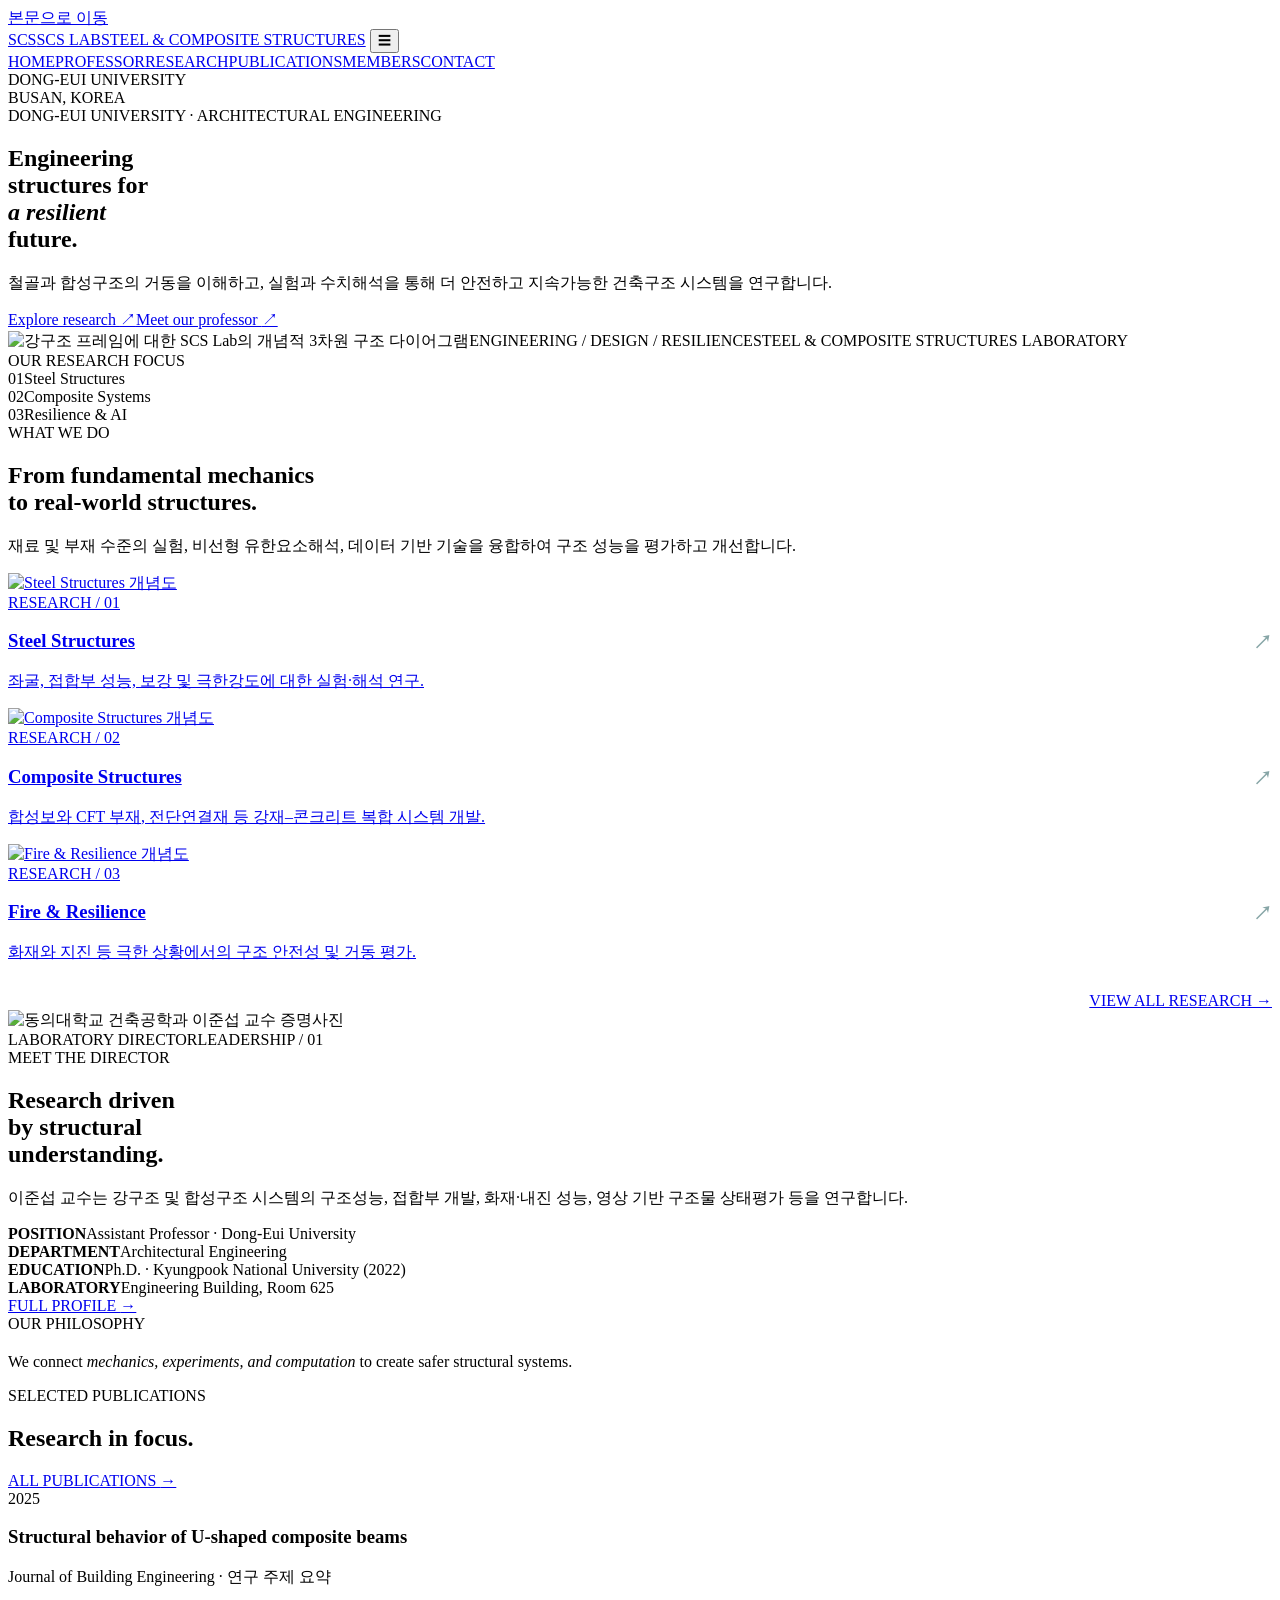
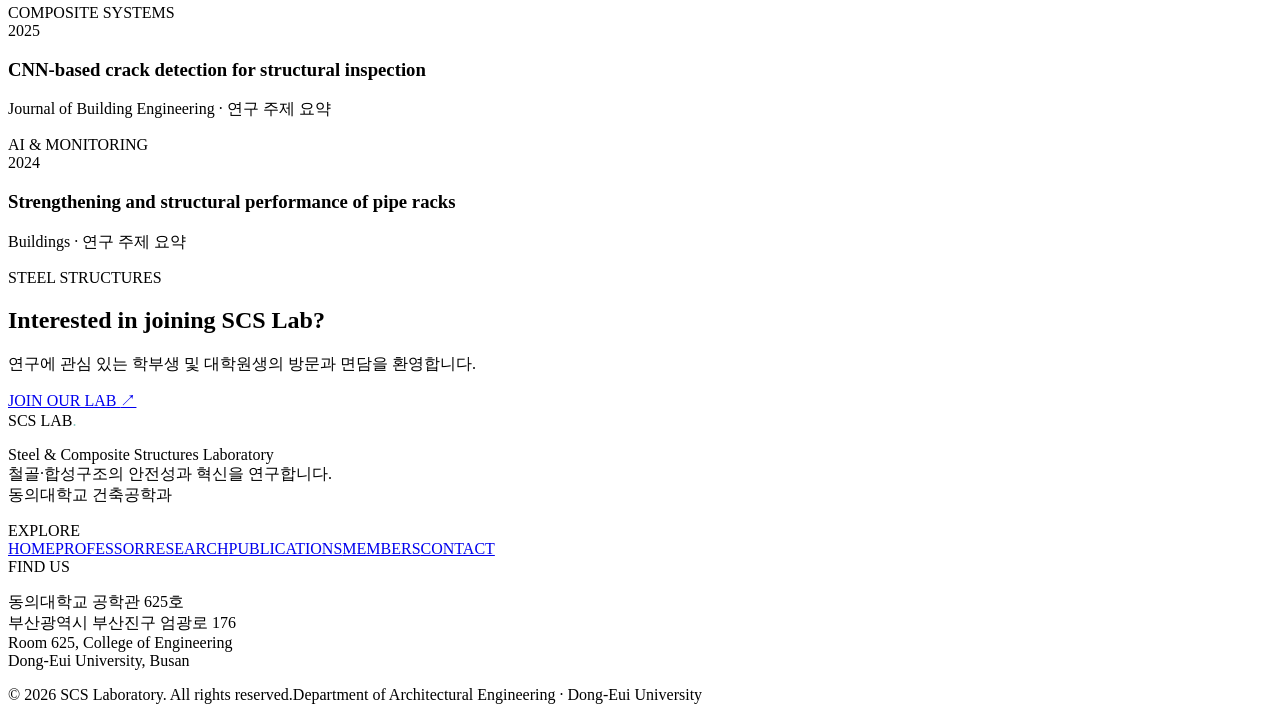
==== index.html @ 0b05e509 "Add SCS Lab index.html" ====
<!doctype html>
<html lang="ko"><head>
<meta charset="utf-8"/><meta name="viewport" content="width=device-width, initial-scale=1"/>
<title>Home | SCS Lab · Dong-Eui University</title>
<meta name="description" content="동의대학교 건축공학과 SCS Lab. Steel & Composite Structures Laboratory 연구실 홈페이지."/>
<meta name="theme-color" content="#0c2633"/>
<meta property="og:type" content="website"/><meta property="og:title" content="Home | SCS Lab"/><meta property="og:description" content="동의대학교 건축공학과 SCS Lab. Steel & Composite Structures Laboratory 연구실 홈페이지."/>
<link rel="icon" type="image/svg+xml" href="assets/favicon.svg"/><link rel="stylesheet" href="assets/styles.css"/>
</head><body>
<a class="skip-link" href="#main">본문으로 이동</a>
<header class="site-header"><div class="container nav-wrap">
 <a class="brand" href="index.html" aria-label="SCS Lab 메인 페이지"><span class="brand-icon">SCS</span><span class="brand-name">SCS LAB<span class="brand-detail">STEEL &amp; COMPOSITE STRUCTURES</span></span></a>
 <button class="menu-toggle" type="button" aria-label="메뉴 열기" aria-controls="main-nav" aria-expanded="false">☰</button>
 <nav class="main-nav" id="main-nav" aria-label="주 메뉴">
 <a href="index.html" class="active" aria-current="page">HOME</a><a href="professor.html" >PROFESSOR</a><a href="research.html" >RESEARCH</a><a href="publications.html" >PUBLICATIONS</a><a href="members.html" >MEMBERS</a><a href="contact.html" >CONTACT</a>
 </nav><span class="nav-meta">DONG-EUI UNIVERSITY<br/>BUSAN, KOREA</span>
</div></header>
<main id="main"><section class="hero"><div class="hero-grid">
<div class="hero-text"><div class="eyebrow">DONG-EUI UNIVERSITY · ARCHITECTURAL ENGINEERING</div><h1>Engineering<br/>structures for<br/><em>a resilient</em><br/>future.</h1><p class="hero-intro">철골과 합성구조의 거동을 이해하고, 실험과 수치해석을 통해 더 안전하고 지속가능한 건축구조 시스템을 연구합니다.</p>
<div class="hero-actions"><a class="button" href="research.html">Explore research <span class="arrow">↗</span></a><a class="button outline" href="professor.html">Meet our professor <span class="arrow">↗</span></a></div></div>
<div class="hero-art"><img src="assets/structural-frame.svg" alt="강구조 프레임에 대한 SCS Lab의 개념적 3차원 구조 다이어그램"/><span class="hero-annotation">ENGINEERING / DESIGN / RESILIENCE</span><span class="hero-vertical">STEEL &amp; COMPOSITE STRUCTURES LABORATORY</span></div>
</div></section>
<div class="hero-bottom"><div class="container"><div class="hero-bottom-label">OUR RESEARCH FOCUS</div><div class="hero-bottom-item"><span>01</span>Steel Structures</div><div class="hero-bottom-item"><span>02</span>Composite Systems</div><div class="hero-bottom-item"><span>03</span>Resilience &amp; AI</div></div></div>
<section class="section"><div class="container"><div class="section-kicker eyebrow">WHAT WE DO</div><div class="section-intro"><h2>From fundamental mechanics<br/>to real-world structures.</h2><p>재료 및 부재 수준의 실험, 비선형 유한요소해석, 데이터 기반 기술을 융합하여 구조 성능을 평가하고 개선합니다.</p></div><div class="research-grid">
<a class="research-card" href="research.html#steel"><img class="research-img" src="assets/steel-study.svg" alt="Steel Structures 개념도" loading="lazy"/><div class="research-body"><div class="research-no">RESEARCH / 01</div><h3>Steel Structures <span aria-hidden="true" style="float:right;color:#86a5a6">↗</span></h3><p>좌굴, 접합부 성능, 보강 및 극한강도에 대한 실험·해석 연구.</p></div></a><a class="research-card" href="research.html#composite"><img class="research-img" src="assets/composite-study.svg" alt="Composite Structures 개념도" loading="lazy"/><div class="research-body"><div class="research-no">RESEARCH / 02</div><h3>Composite Structures <span aria-hidden="true" style="float:right;color:#86a5a6">↗</span></h3><p>합성보와 CFT 부재, 전단연결재 등 강재–콘크리트 복합 시스템 개발.</p></div></a><a class="research-card" href="research.html#fire"><img class="research-img" src="assets/fire-study.svg" alt="Fire & Resilience 개념도" loading="lazy"/><div class="research-body"><div class="research-no">RESEARCH / 03</div><h3>Fire & Resilience <span aria-hidden="true" style="float:right;color:#86a5a6">↗</span></h3><p>화재와 지진 등 극한 상황에서의 구조 안전성 및 거동 평가.</p></div></a></div><p style="margin:29px 0 0;text-align:right"><a class="text-link" href="research.html">VIEW ALL RESEARCH <span>→</span></a></p></div></section>
<section class="section section-muted"><div class="container"><div class="feature-split"><div class="portrait-panel"><img src="assets/professor-lee.jpg" alt="동의대학교 건축공학과 이준섭 교수 증명사진" loading="lazy"/><div class="portrait-caption"><span>LABORATORY DIRECTOR</span><span>LEADERSHIP / 01</span></div></div><div class="professor-feature"><div class="section-kicker eyebrow">MEET THE DIRECTOR</div><h2>Research driven<br/>by structural<br/>understanding.</h2><p class="lead">이준섭 교수는 강구조 및 합성구조 시스템의 구조성능, 접합부 개발, 화재·내진 성능, 영상 기반 구조물 상태평가 등을 연구합니다.</p><div class="credential-list"><div class="credential"><strong>POSITION</strong><span>Assistant Professor · Dong-Eui University</span></div><div class="credential"><strong>DEPARTMENT</strong><span>Architectural Engineering</span></div><div class="credential"><strong>EDUCATION</strong><span>Ph.D. · Kyungpook National University (2022)</span></div><div class="credential"><strong>LABORATORY</strong><span>Engineering Building, Room 625</span></div></div><a href="professor.html" class="text-link">FULL PROFILE <span>→</span></a></div></div></div></section>
<div class="quote-band"><div class="container"><div class="eyebrow eyebrow-light" style="margin-bottom:20px">OUR PHILOSOPHY</div><p>We connect <em>mechanics, experiments, and computation</em> to create safer structural systems.</p></div></div>
<section class="section"><div class="container"><div class="section-kicker eyebrow">SELECTED PUBLICATIONS</div><div class="section-intro"><h2>Research in focus.</h2><a class="text-link" href="publications.html">ALL PUBLICATIONS <span>→</span></a></div><div class="journal-list"><div class="journal-row"><span class="journal-year">2025</span><div><h3>Structural behavior of U-shaped composite beams</h3><p>Journal of Building Engineering · 연구 주제 요약</p></div><span class="journal-type">COMPOSITE SYSTEMS</span></div><div class="journal-row"><span class="journal-year">2025</span><div><h3>CNN-based crack detection for structural inspection</h3><p>Journal of Building Engineering · 연구 주제 요약</p></div><span class="journal-type">AI &amp; MONITORING</span></div><div class="journal-row"><span class="journal-year">2024</span><div><h3>Strengthening and structural performance of pipe racks</h3><p>Buildings · 연구 주제 요약</p></div><span class="journal-type">STEEL STRUCTURES</span></div></div></div></section>
<section class="section" style="padding-top:0"><div class="container"><div class="contact-banner"><div><h2>Interested in joining SCS Lab?</h2><p>연구에 관심 있는 학부생 및 대학원생의 방문과 면담을 환영합니다.</p></div><a class="button" href="members.html">JOIN OUR LAB <span class="arrow">↗</span></a></div></div></section></main>
<footer class="site-footer"><div class="container">
 <div class="footer-top"><div><div class="footer-brand">SCS LAB<span style="color:#88c7c2">.</span></div><p class="footer-sub">Steel &amp; Composite Structures Laboratory<br/>철골·합성구조의 안전성과 혁신을 연구합니다.<br/>동의대학교 건축공학과</p></div>
 <div><div class="footer-head">EXPLORE</div><div class="footer-links"><a href="index.html">HOME</a><a href="professor.html">PROFESSOR</a><a href="research.html">RESEARCH</a><a href="publications.html">PUBLICATIONS</a><a href="members.html">MEMBERS</a><a href="contact.html">CONTACT</a></div></div>
 <div><div class="footer-head">FIND US</div><p class="footer-location">동의대학교 공학관 625호<br/>부산광역시 부산진구 엄광로 176<br/>Room 625, College of Engineering<br/>Dong-Eui University, Busan</p></div></div>
 <div class="footer-bottom"><span>© <span data-year>2026</span> SCS Laboratory. All rights reserved.</span><span>Department of Architectural Engineering · Dong-Eui University</span></div>
</div></footer><script defer src="assets/script.js"></script></body></html>
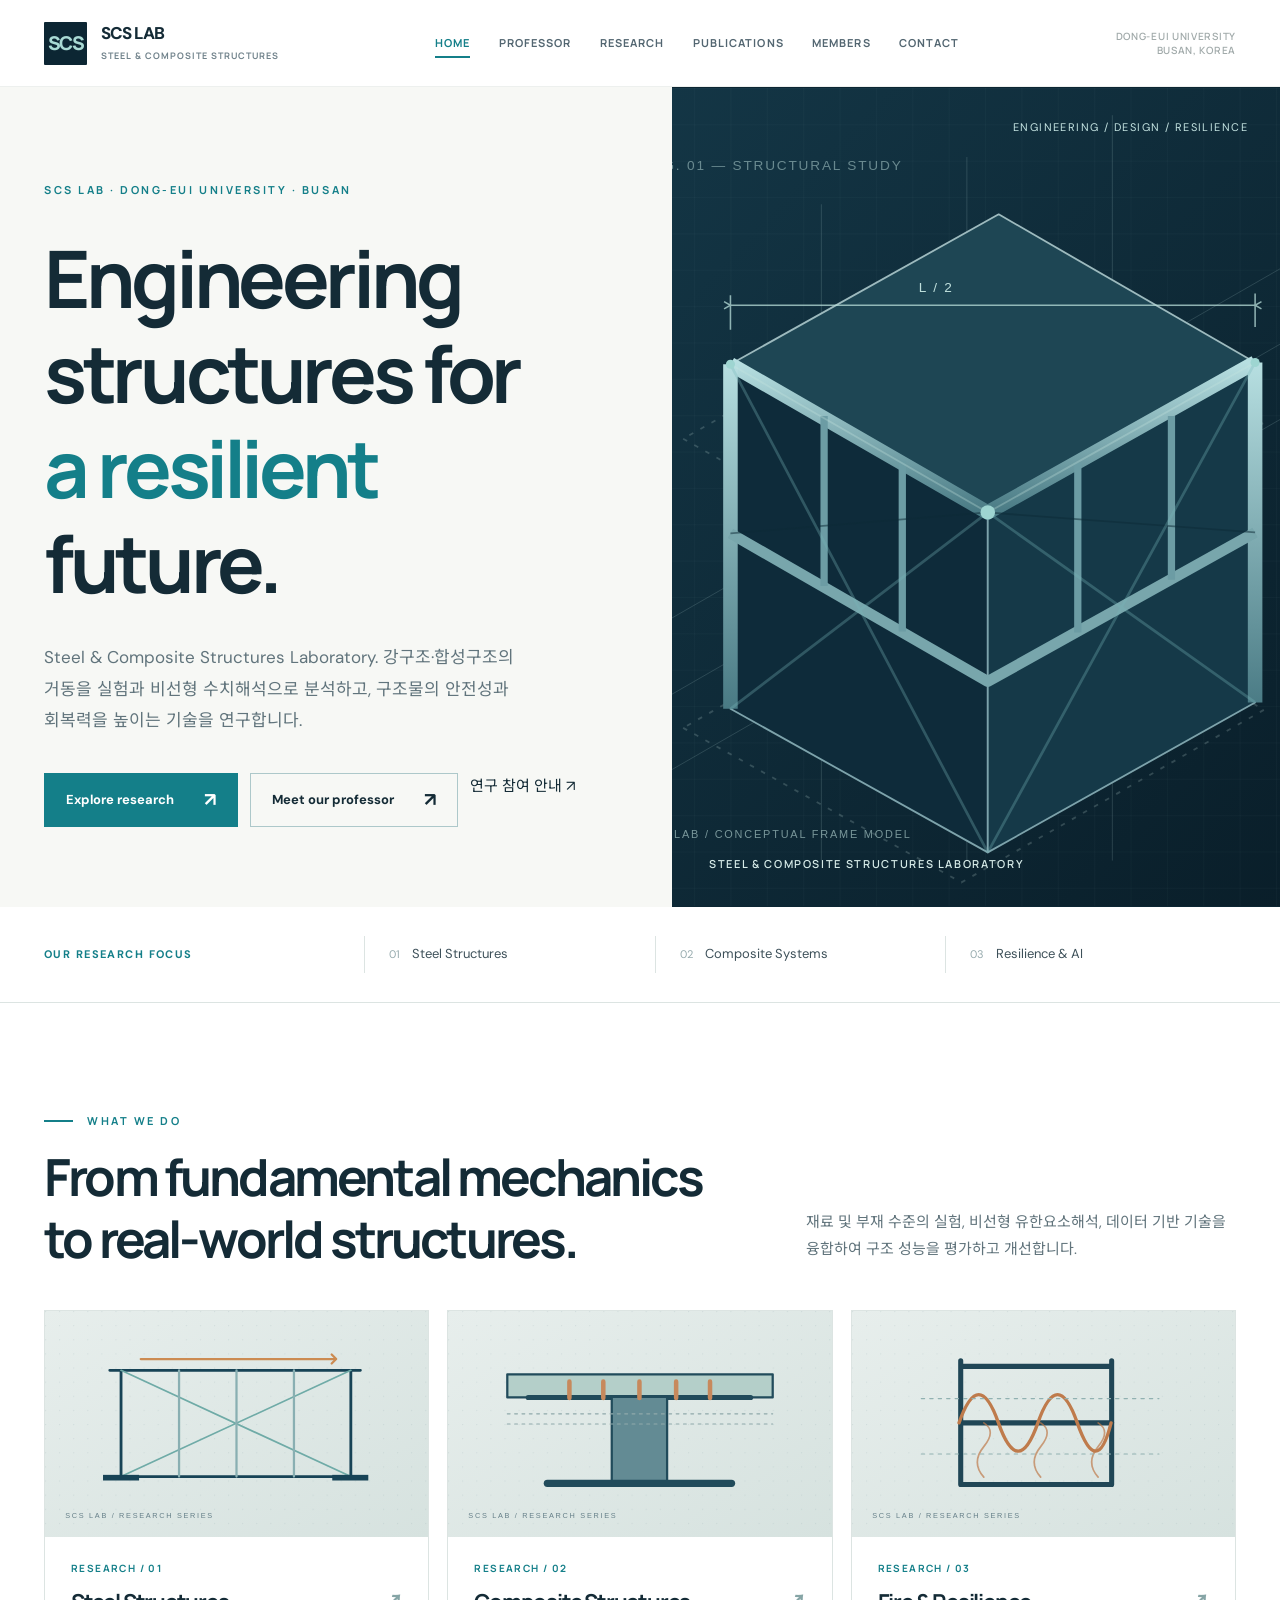
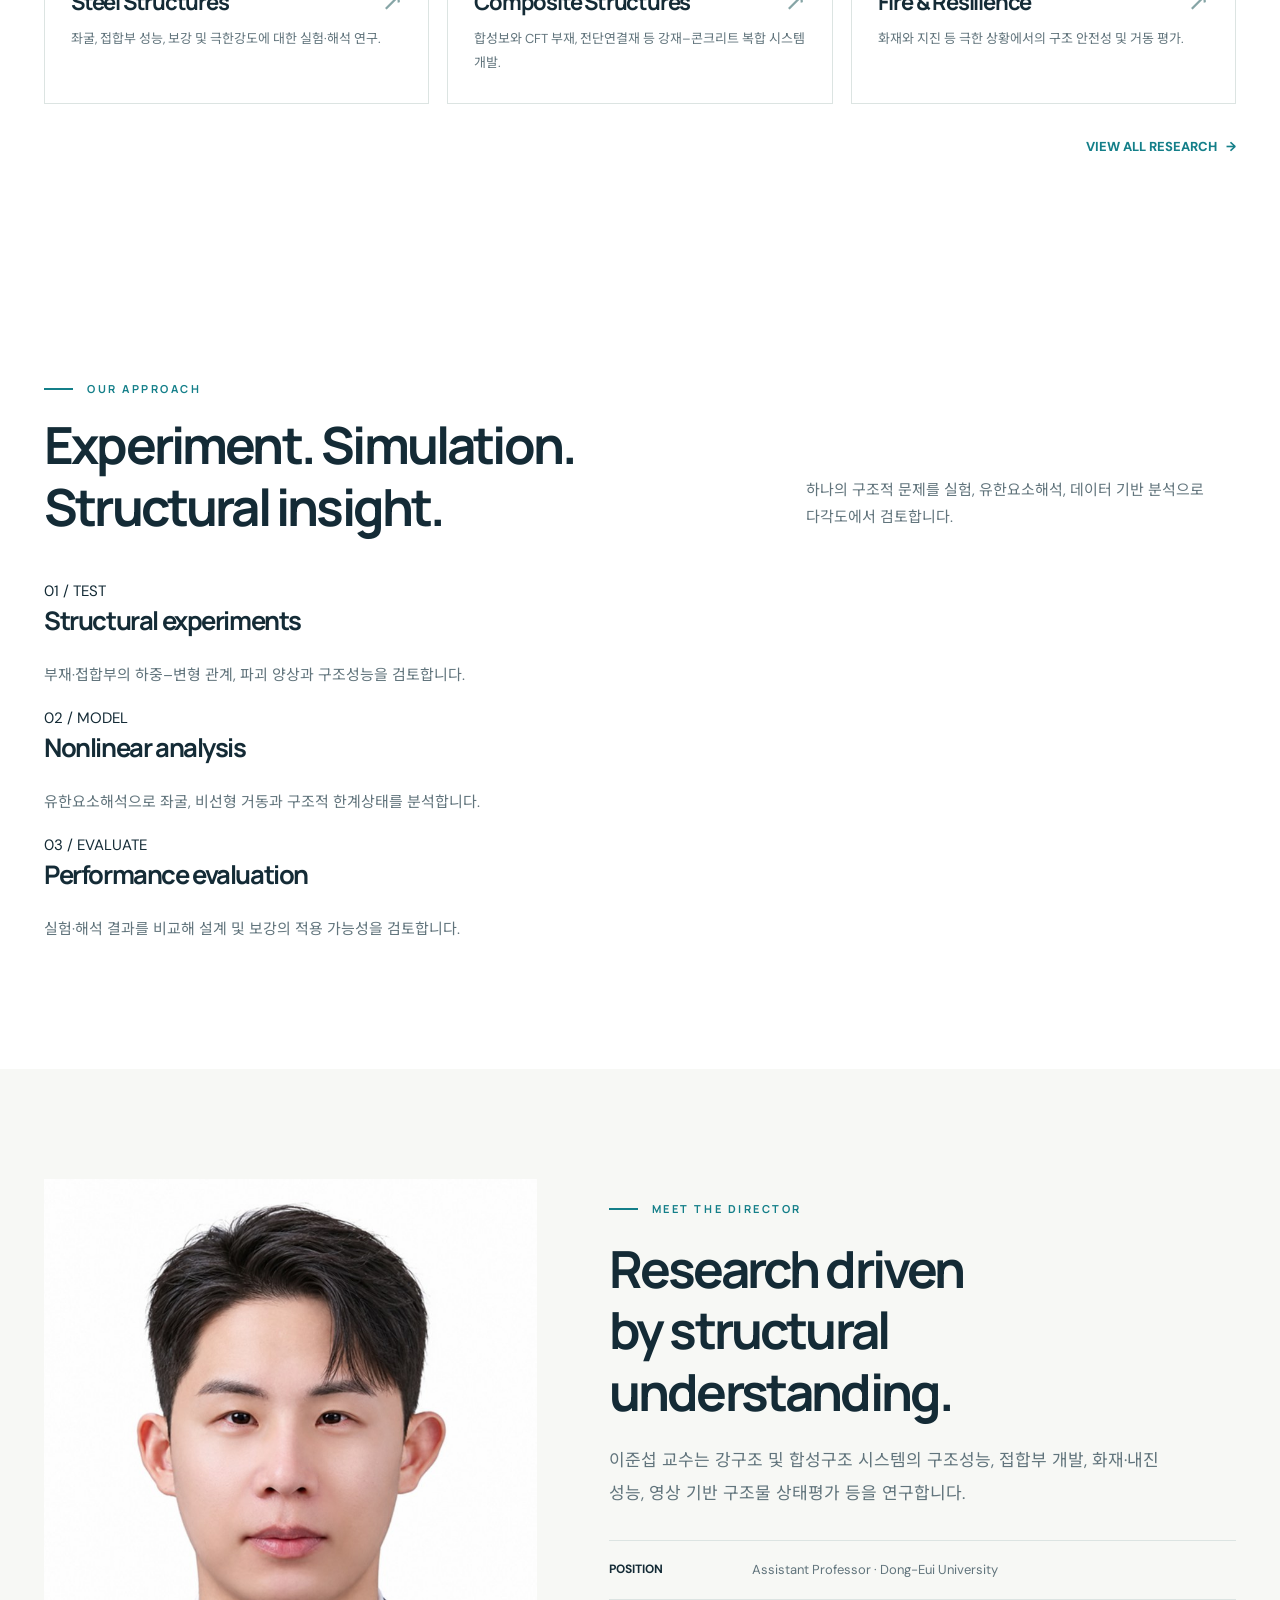
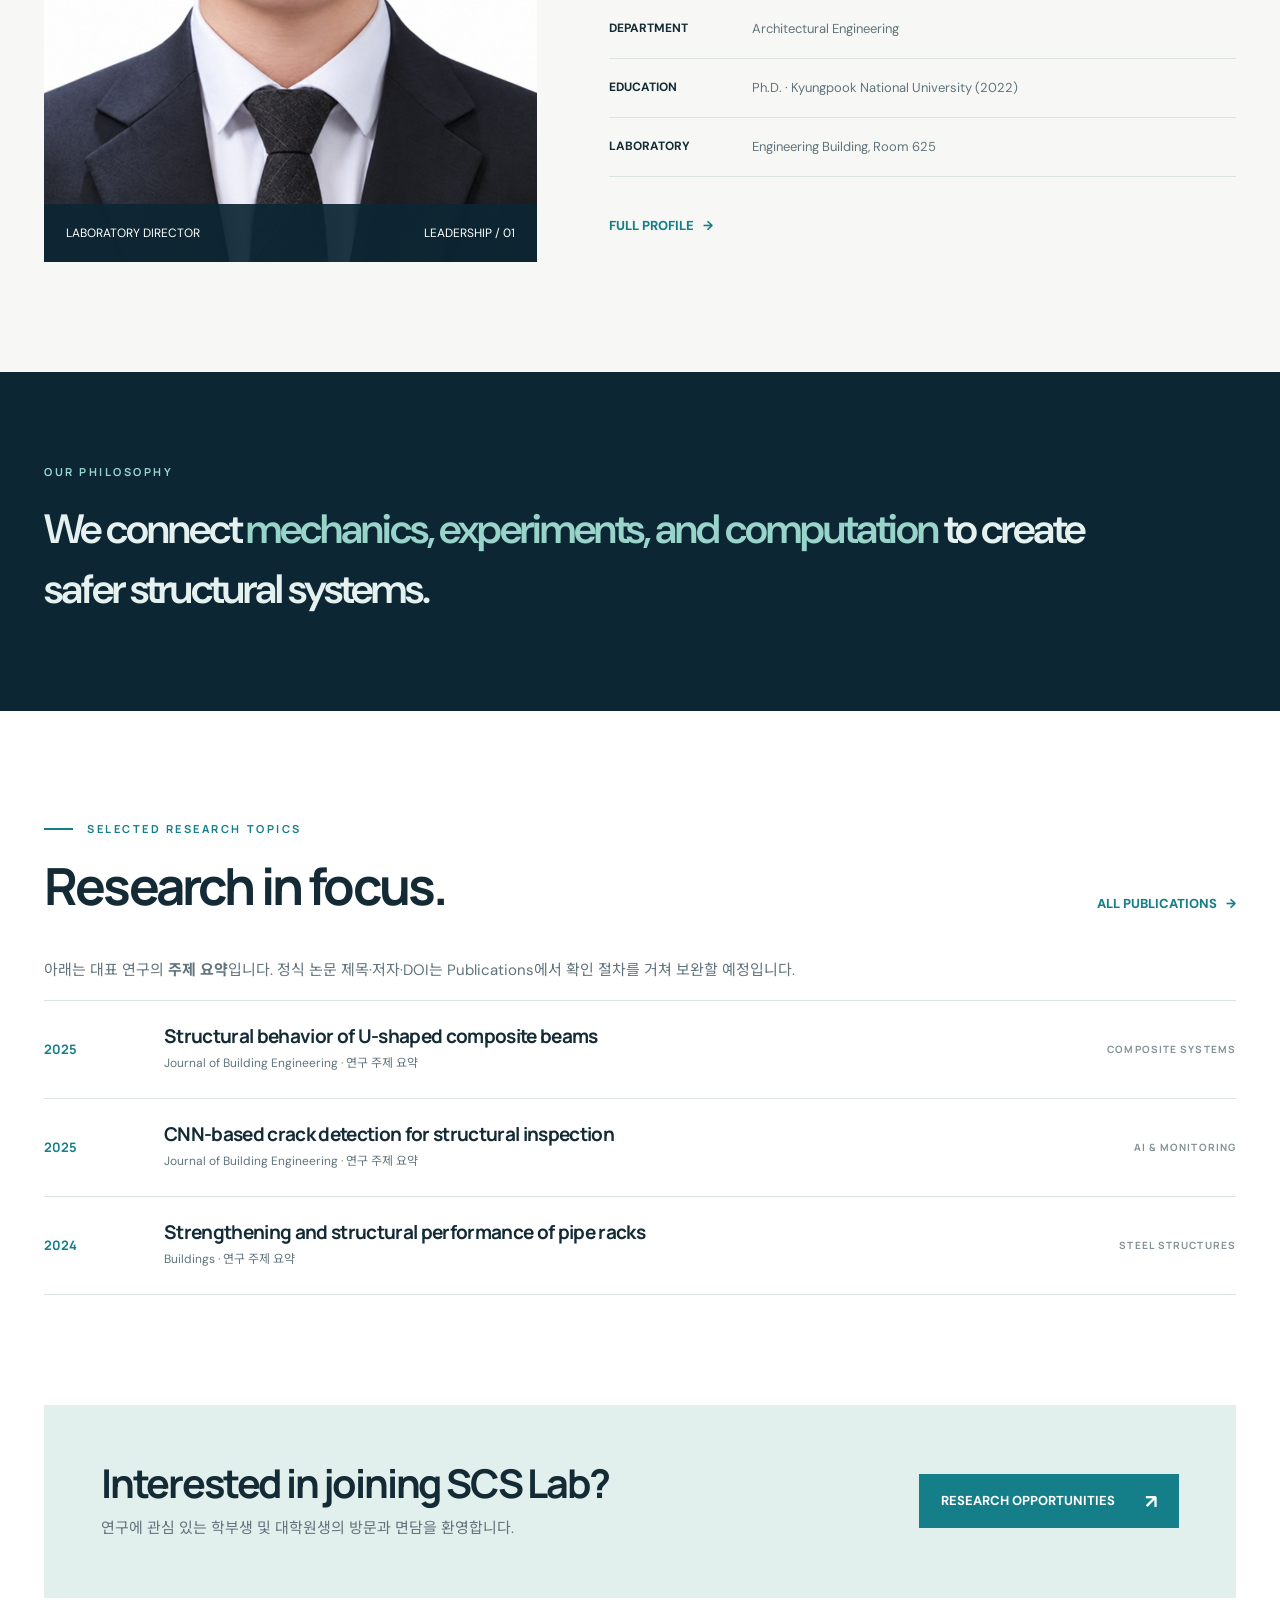
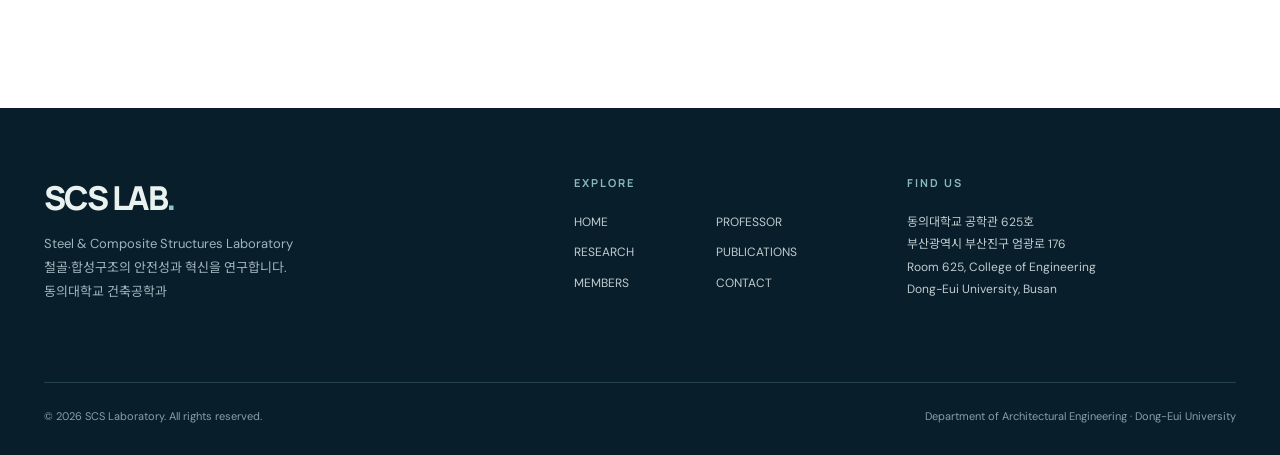
==== commit 96e85eff: "Improve SCS Lab index.html content layout" ====
--- a/index.html
+++ b/index.html
@@ -16,17 +16,24 @@
  </nav><span class="nav-meta">DONG-EUI UNIVERSITY<br/>BUSAN, KOREA</span>
 </div></header>
 <main id="main"><section class="hero"><div class="hero-grid">
-<div class="hero-text"><div class="eyebrow">DONG-EUI UNIVERSITY · ARCHITECTURAL ENGINEERING</div><h1>Engineering<br/>structures for<br/><em>a resilient</em><br/>future.</h1><p class="hero-intro">철골과 합성구조의 거동을 이해하고, 실험과 수치해석을 통해 더 안전하고 지속가능한 건축구조 시스템을 연구합니다.</p>
-<div class="hero-actions"><a class="button" href="research.html">Explore research <span class="arrow">↗</span></a><a class="button outline" href="professor.html">Meet our professor <span class="arrow">↗</span></a></div></div>
+<div class="hero-text"><div class="eyebrow">SCS LAB · DONG-EUI UNIVERSITY · BUSAN</div><h1>Engineering<br/>structures for<br/><em>a resilient</em><br/>future.</h1><p class="hero-intro">Steel &amp; Composite Structures Laboratory. 강구조·합성구조의 거동을 실험과 비선형 수치해석으로 분석하고, 구조물의 안전성과 회복력을 높이는 기술을 연구합니다.</p>
+<div class="hero-actions"><a class="button" href="research.html">Explore research <span class="arrow">↗</span></a><a class="button outline" href="professor.html">Meet our professor <span class="arrow">↗</span></a><a class="hero-tertiary" href="members.html#join">연구 참여 안내 <span aria-hidden="true">↗</span></a></div></div>
 <div class="hero-art"><img src="assets/structural-frame.svg" alt="강구조 프레임에 대한 SCS Lab의 개념적 3차원 구조 다이어그램"/><span class="hero-annotation">ENGINEERING / DESIGN / RESILIENCE</span><span class="hero-vertical">STEEL &amp; COMPOSITE STRUCTURES LABORATORY</span></div>
 </div></section>
 <div class="hero-bottom"><div class="container"><div class="hero-bottom-label">OUR RESEARCH FOCUS</div><div class="hero-bottom-item"><span>01</span>Steel Structures</div><div class="hero-bottom-item"><span>02</span>Composite Systems</div><div class="hero-bottom-item"><span>03</span>Resilience &amp; AI</div></div></div>
 <section class="section"><div class="container"><div class="section-kicker eyebrow">WHAT WE DO</div><div class="section-intro"><h2>From fundamental mechanics<br/>to real-world structures.</h2><p>재료 및 부재 수준의 실험, 비선형 유한요소해석, 데이터 기반 기술을 융합하여 구조 성능을 평가하고 개선합니다.</p></div><div class="research-grid">
 <a class="research-card" href="research.html#steel"><img class="research-img" src="assets/steel-study.svg" alt="Steel Structures 개념도" loading="lazy"/><div class="research-body"><div class="research-no">RESEARCH / 01</div><h3>Steel Structures <span aria-hidden="true" style="float:right;color:#86a5a6">↗</span></h3><p>좌굴, 접합부 성능, 보강 및 극한강도에 대한 실험·해석 연구.</p></div></a><a class="research-card" href="research.html#composite"><img class="research-img" src="assets/composite-study.svg" alt="Composite Structures 개념도" loading="lazy"/><div class="research-body"><div class="research-no">RESEARCH / 02</div><h3>Composite Structures <span aria-hidden="true" style="float:right;color:#86a5a6">↗</span></h3><p>합성보와 CFT 부재, 전단연결재 등 강재–콘크리트 복합 시스템 개발.</p></div></a><a class="research-card" href="research.html#fire"><img class="research-img" src="assets/fire-study.svg" alt="Fire & Resilience 개념도" loading="lazy"/><div class="research-body"><div class="research-no">RESEARCH / 03</div><h3>Fire & Resilience <span aria-hidden="true" style="float:right;color:#86a5a6">↗</span></h3><p>화재와 지진 등 극한 상황에서의 구조 안전성 및 거동 평가.</p></div></a></div><p style="margin:29px 0 0;text-align:right"><a class="text-link" href="research.html">VIEW ALL RESEARCH <span>→</span></a></p></div></section>
+<section class="section methods-home" aria-labelledby="approach-title"><div class="container">
+<div class="section-kicker eyebrow">OUR APPROACH</div><div class="section-intro"><h2 id="approach-title">Experiment. Simulation.<br/>Structural insight.</h2><p>하나의 구조적 문제를 실험, 유한요소해석, 데이터 기반 분석으로 다각도에서 검토합니다.</p></div>
+<div class="methods-grid">
+<div class="method-card"><span class="method-number">01 / TEST</span><h3>Structural experiments</h3><p>부재·접합부의 하중–변형 관계, 파괴 양상과 구조성능을 검토합니다.</p></div>
+<div class="method-card"><span class="method-number">02 / MODEL</span><h3>Nonlinear analysis</h3><p>유한요소해석으로 좌굴, 비선형 거동과 구조적 한계상태를 분석합니다.</p></div>
+<div class="method-card"><span class="method-number">03 / EVALUATE</span><h3>Performance evaluation</h3><p>실험·해석 결과를 비교해 설계 및 보강의 적용 가능성을 검토합니다.</p></div>
+</div></div></section>
 <section class="section section-muted"><div class="container"><div class="feature-split"><div class="portrait-panel"><img src="assets/professor-lee.jpg" alt="동의대학교 건축공학과 이준섭 교수 증명사진" loading="lazy"/><div class="portrait-caption"><span>LABORATORY DIRECTOR</span><span>LEADERSHIP / 01</span></div></div><div class="professor-feature"><div class="section-kicker eyebrow">MEET THE DIRECTOR</div><h2>Research driven<br/>by structural<br/>understanding.</h2><p class="lead">이준섭 교수는 강구조 및 합성구조 시스템의 구조성능, 접합부 개발, 화재·내진 성능, 영상 기반 구조물 상태평가 등을 연구합니다.</p><div class="credential-list"><div class="credential"><strong>POSITION</strong><span>Assistant Professor · Dong-Eui University</span></div><div class="credential"><strong>DEPARTMENT</strong><span>Architectural Engineering</span></div><div class="credential"><strong>EDUCATION</strong><span>Ph.D. · Kyungpook National University (2022)</span></div><div class="credential"><strong>LABORATORY</strong><span>Engineering Building, Room 625</span></div></div><a href="professor.html" class="text-link">FULL PROFILE <span>→</span></a></div></div></div></section>
 <div class="quote-band"><div class="container"><div class="eyebrow eyebrow-light" style="margin-bottom:20px">OUR PHILOSOPHY</div><p>We connect <em>mechanics, experiments, and computation</em> to create safer structural systems.</p></div></div>
-<section class="section"><div class="container"><div class="section-kicker eyebrow">SELECTED PUBLICATIONS</div><div class="section-intro"><h2>Research in focus.</h2><a class="text-link" href="publications.html">ALL PUBLICATIONS <span>→</span></a></div><div class="journal-list"><div class="journal-row"><span class="journal-year">2025</span><div><h3>Structural behavior of U-shaped composite beams</h3><p>Journal of Building Engineering · 연구 주제 요약</p></div><span class="journal-type">COMPOSITE SYSTEMS</span></div><div class="journal-row"><span class="journal-year">2025</span><div><h3>CNN-based crack detection for structural inspection</h3><p>Journal of Building Engineering · 연구 주제 요약</p></div><span class="journal-type">AI &amp; MONITORING</span></div><div class="journal-row"><span class="journal-year">2024</span><div><h3>Strengthening and structural performance of pipe racks</h3><p>Buildings · 연구 주제 요약</p></div><span class="journal-type">STEEL STRUCTURES</span></div></div></div></section>
-<section class="section" style="padding-top:0"><div class="container"><div class="contact-banner"><div><h2>Interested in joining SCS Lab?</h2><p>연구에 관심 있는 학부생 및 대학원생의 방문과 면담을 환영합니다.</p></div><a class="button" href="members.html">JOIN OUR LAB <span class="arrow">↗</span></a></div></div></section></main>
+<section class="section"><div class="container"><div class="section-kicker eyebrow">SELECTED RESEARCH TOPICS</div><div class="section-intro"><h2>Research in focus.</h2><a class="text-link" href="publications.html">ALL PUBLICATIONS <span>→</span></a></div><p class="topic-disclaimer">아래는 대표 연구의 <strong>주제 요약</strong>입니다. 정식 논문 제목·저자·DOI는 <a href="publications.html">Publications</a>에서 확인 절차를 거쳐 보완할 예정입니다.</p><div class="journal-list"><div class="journal-row"><span class="journal-year">2025</span><div><h3>Structural behavior of U-shaped composite beams</h3><p>Journal of Building Engineering · 연구 주제 요약</p></div><span class="journal-type">COMPOSITE SYSTEMS</span></div><div class="journal-row"><span class="journal-year">2025</span><div><h3>CNN-based crack detection for structural inspection</h3><p>Journal of Building Engineering · 연구 주제 요약</p></div><span class="journal-type">AI &amp; MONITORING</span></div><div class="journal-row"><span class="journal-year">2024</span><div><h3>Strengthening and structural performance of pipe racks</h3><p>Buildings · 연구 주제 요약</p></div><span class="journal-type">STEEL STRUCTURES</span></div></div></div></section>
+<section class="section" style="padding-top:0"><div class="container"><div class="contact-banner"><div><h2>Interested in joining SCS Lab?</h2><p>연구에 관심 있는 학부생 및 대학원생의 방문과 면담을 환영합니다.</p></div><a class="button" href="members.html#join">RESEARCH OPPORTUNITIES <span class="arrow">↗</span></a></div></div></section></main>
 <footer class="site-footer"><div class="container">
  <div class="footer-top"><div><div class="footer-brand">SCS LAB<span style="color:#88c7c2">.</span></div><p class="footer-sub">Steel &amp; Composite Structures Laboratory<br/>철골·합성구조의 안전성과 혁신을 연구합니다.<br/>동의대학교 건축공학과</p></div>
  <div><div class="footer-head">EXPLORE</div><div class="footer-links"><a href="index.html">HOME</a><a href="professor.html">PROFESSOR</a><a href="research.html">RESEARCH</a><a href="publications.html">PUBLICATIONS</a><a href="members.html">MEMBERS</a><a href="contact.html">CONTACT</a></div></div>
--- a/assets/styles.css
+++ b/assets/styles.css
@@ -0,0 +1,10 @@
+@import url('https://fonts.googleapis.com/css2?family=DM+Sans:wght@400;500;600;700&family=Manrope:wght@400;500;600;700;800&family=Noto+Sans+KR:wght@400;500;600;700;800&display=swap');
+:root{--ink:#142b36;--muted:#61747c;--teal:#147f89;--teal-l:#d6e9e6;--dark:#0c2633;--paper:#f7f8f5;--line:#dce4e2;--cream:#eeeae4;--max:1260px;--shadow:0 18px 56px rgba(5,37,51,.09)}
+*{box-sizing:border-box}html{scroll-behavior:smooth}body{margin:0;background:#fff;color:var(--ink);font:400 15px/1.85 'DM Sans','Noto Sans KR',sans-serif;word-break:keep-all}a{color:inherit;text-decoration:none}button,input{font:inherit}button{cursor:pointer}img{display:block;max-width:100%}::selection{background:#b4dcd8;color:var(--dark)}.container{max-width:var(--max);padding:0 34px;margin:auto}.skip-link{position:absolute;left:14px;top:-80px;z-index:50;background:#fff;padding:10px}.skip-link:focus{top:10px}.eyebrow{font:700 11px/1.5 'Manrope','Noto Sans KR',sans-serif;letter-spacing:.23em;text-transform:uppercase;color:var(--teal)}.eyebrow-light{color:#9bd5d0}.section-kicker{display:flex;align-items:center;gap:14px}.section-kicker:before{content:'';height:2px;width:29px;background:var(--teal)}h1,h2,h3,h4,p{margin-top:0}h1,h2,h3,h4{font-family:'Manrope','Noto Sans KR',sans-serif;letter-spacing:-.055em;line-height:1.2}h1{font-size:clamp(48px,6.2vw,91px);font-weight:700}h2{font-size:clamp(32px,4vw,52px);font-weight:700}h3{font-size:clamp(21px,2vw,26px);font-weight:700}p{color:var(--muted)}.lead{font-size:17px;line-height:1.9}.display-serif{font-weight:500}.button{display:inline-flex;gap:30px;align-items:center;justify-content:space-between;min-height:54px;padding:13px 21px;background:var(--teal);border:1px solid var(--teal);color:white;font-size:13px;font-weight:700;transition:.25s ease;white-space:nowrap}.button:hover{background:#0c5662;transform:translateY(-2px)}.button.outline{border-color:#adc8ca;background:transparent;color:var(--ink)}.button.outline:hover{background:#e2eeee}.button .arrow{font-size:19px;line-height:1}.tiny-label{font:700 11px/1.5 'Manrope',sans-serif;letter-spacing:.19em;text-transform:uppercase}.site-header{position:sticky;top:0;background:rgba(255,255,255,.97);backdrop-filter:blur(16px);z-index:40;border-bottom:1px solid #edf0ee}.nav-wrap{display:flex;align-items:center;justify-content:space-between;min-height:86px;gap:30px}.brand{display:flex;align-items:center;gap:14px;min-width:225px}.brand-icon{display:flex;justify-content:center;align-items:center;width:43px;height:43px;background:var(--dark);color:#a9dad4;border-radius:1px;font:800 19px 'Manrope',sans-serif;letter-spacing:-.11em}.brand-name{font-weight:800;font-size:17px;line-height:1.12;letter-spacing:-.06em}.brand-detail{display:block;color:#70828b;font:700 9px 'Manrope',sans-serif;letter-spacing:.11em;margin-top:5px}.main-nav{display:flex;align-items:center;gap:clamp(17px,2.2vw,34px)}.main-nav a{font:700 11px/1.4 'Manrope',sans-serif;letter-spacing:.1em;color:#536671;transition:color .2s;position:relative;padding:34px 0}.main-nav a:hover,.main-nav a.active{color:var(--teal)}.main-nav a.active:after{content:'';height:2px;position:absolute;left:0;right:0;bottom:27px;background:var(--teal)}.nav-meta{color:#a1aaaa;font:600 10px 'Manrope',sans-serif;letter-spacing:.07em;text-align:right}.menu-toggle{display:none;background:none;border:0;font-size:25px;color:var(--ink)}
+.hero{background:var(--paper);overflow:hidden}.hero-grid{display:grid;grid-template-columns:1.05fr .95fr;min-height:668px}.hero-text{padding:95px 42px 80px max(34px,calc((100vw - var(--max))/2 + 34px));align-self:center}.hero-text .eyebrow{margin-bottom:31px}.hero h1{max-width:720px;margin:0 0 32px}.hero h1 em{font-style:normal;color:var(--teal)}.hero-intro{max-width:510px;font-size:17px;margin-bottom:36px}.hero-actions{display:flex;gap:12px;flex-wrap:wrap}.hero-art{position:relative;min-height:650px;background:var(--dark);overflow:hidden}.hero-art img{width:100%;height:100%;object-fit:cover;position:absolute;inset:0}.hero-annotation{position:absolute;top:30px;right:32px;color:#c5e4e2;font-size:11px;letter-spacing:.13em}.hero-vertical{position:absolute;bottom:36px;left:37px;color:#d6ebe8;font:600 11px 'Manrope';letter-spacing:.15em}.hero-bottom{background:#fff;border-bottom:1px solid var(--line)}.hero-bottom .container{display:grid;grid-template-columns:1.1fr repeat(3,1fr);align-items:center;min-height:95px}.hero-bottom-label{font-size:11px;letter-spacing:.13em;font-weight:700;color:var(--teal)}.hero-bottom-item{min-height:37px;display:flex;align-items:center;border-left:1px solid var(--line);padding-left:24px;font-size:13px;color:#3d5059}.hero-bottom-item span{color:#97abae;font-size:11px;margin-right:12px}
+.section{padding:110px 0}.section-muted{background:var(--paper)}.section-dark{background:var(--dark);color:#fff}.section-dark p{color:#bbcbcd}.section-intro{display:flex;justify-content:space-between;gap:30px;align-items:end;margin:17px 0 41px}.section-intro h2{margin:0;max-width:740px}.section-intro p{margin-bottom:5px;max-width:430px}.text-link{font-size:13px;color:var(--teal);font-weight:800;white-space:nowrap}.text-link span{display:inline-block;transition:transform .2s;margin-left:6px}.text-link:hover span{transform:translateX(5px)}.research-grid{display:grid;grid-template-columns:repeat(3,1fr);gap:18px}.research-card{background:#fff;border:1px solid var(--line);overflow:hidden;display:flex;flex-direction:column;transition:transform .2s,box-shadow .2s}.research-card:hover{transform:translateY(-4px);box-shadow:var(--shadow)}.research-img{width:100%;aspect-ratio:1.7;object-fit:cover}.research-body{padding:24px 26px 28px;flex:1}.research-no{font:700 10px 'Manrope';letter-spacing:.14em;color:var(--teal);margin-bottom:14px}.research-body h3{font-size:22px;margin:0 0 12px}.research-body p{font-size:13px;margin-bottom:0}.line{height:1px;background:var(--line)}.feature-split{display:grid;grid-template-columns:.88fr 1.12fr;align-items:stretch;gap:72px}.portrait-panel{position:relative;background:#e7ebea;min-height:510px;overflow:hidden}.portrait-panel img{width:100%;height:100%;object-fit:cover;object-position:center 16%;position:absolute;inset:0}.portrait-caption{position:absolute;left:0;bottom:0;width:100%;padding:18px 22px;background:rgba(12,38,51,.92);color:#fff;display:flex;justify-content:space-between;align-items:center;font-size:12px}.professor-feature{padding:22px 0}.professor-feature h2{margin:21px 0 22px}.professor-feature p{max-width:580px}.credential-list{margin:31px 0 35px;border-top:1px solid var(--line)}.credential{display:grid;grid-template-columns:128px 1fr;gap:15px;padding:17px 0;border-bottom:1px solid var(--line);font-size:13px}.credential strong{font-size:12px;color:var(--ink)}.credential span{color:var(--muted)}.quote-band{background:var(--dark);padding:92px 0}.quote-band p{color:#e5f1ef;font-size:clamp(27px,3.2vw,42px);letter-spacing:-.05em;line-height:1.45;max-width:1050px;margin-bottom:0;font-weight:600}.quote-band p em{color:#99d4cb;font-style:normal}.journal-list{border-top:1px solid var(--line)}.journal-row{display:grid;grid-template-columns:95px 1fr 175px;gap:25px;padding:24px 0;border-bottom:1px solid var(--line);align-items:center}.journal-year{font:700 13px 'Manrope';color:var(--teal)}.journal-row h3{font-size:19px;letter-spacing:-.035em;margin:0 0 4px}.journal-row p{font-size:12px;margin:0}.journal-type{text-align:right;font:700 10px 'Manrope';letter-spacing:.11em;text-transform:uppercase;color:#829196}.contact-banner{display:flex;justify-content:space-between;gap:20px;align-items:center;padding:55px 57px;background:#e1efed}.contact-banner h2{font-size:clamp(26px,3.1vw,40px);margin:0 0 8px}.contact-banner p{margin:0}.site-footer{background:#081e2a;color:#eaf2f0;padding:67px 0 28px}.footer-top{display:grid;grid-template-columns:1.4fr .8fr 1fr;gap:70px;padding-bottom:65px}.footer-brand{font:800 33px 'Manrope';letter-spacing:-.07em;margin-bottom:12px}.footer-sub{font-size:13px;color:#a0b5bc;max-width:370px}.footer-head{font:700 11px 'Manrope';letter-spacing:.18em;color:#8ab9b8;margin-bottom:21px}.footer-links{display:grid;grid-template-columns:1fr 1fr;gap:8px 20px}.footer-links a,.footer-location{font-size:12px;color:#c0cccf}.footer-links a:hover{color:white}.footer-bottom{border-top:1px solid #24414c;padding-top:23px;display:flex;justify-content:space-between;gap:15px;color:#87a0a8;font-size:11px}.footer-bottom a{text-decoration:underline}
+.page-hero{background:var(--paper);padding:92px 0 75px;border-bottom:1px solid var(--line)}.page-hero-inner{max-width:960px}.page-hero h1{font-size:clamp(50px,6vw,79px);margin:16px 0 24px}.page-hero p{font-size:17px;max-width:790px;margin-bottom:0}.page-count{float:right;color:#82999c;font:700 11px 'Manrope';letter-spacing:.17em;padding-top:7px}.twocol{display:grid;grid-template-columns:340px 1fr;gap:90px}.sticky-side{position:sticky;top:115px;align-self:start}.sticky-side h2{font-size:38px;margin:20px 0}.sticky-side p{font-size:14px}.resume-group{padding-bottom:36px;margin-bottom:36px;border-bottom:1px solid var(--line)}.resume-group h3{font-size:21px;margin-bottom:18px}.resume-item{display:grid;grid-template-columns:112px 1fr;gap:16px;margin:13px 0;color:#52656d;font-size:14px}.resume-item b{color:var(--teal);font-size:13px}.bio-layout{display:grid;grid-template-columns:380px 1fr;gap:70px}.bio-portrait{background:#eef1f0}.bio-portrait img{width:100%;height:520px;object-fit:cover;object-position:center top}.bio-portrait .cap{padding:18px 20px;font-size:12px;color:#6c7b81}.bio-copy h2{font-size:43px;margin:13px 0 7px}.role{font-weight:600;color:var(--teal);font-size:13px;margin-bottom:24px}.bio-copy .lead{margin-bottom:25px}.pill-box{display:flex;flex-wrap:wrap;gap:9px;margin-top:21px}.pill{background:#e6f0ee;border:1px solid #d7e5e2;padding:8px 12px;font-size:11px;color:#2f626d;font-weight:700}.research-detail{display:grid;grid-template-columns:360px 1fr;gap:62px;padding:40px 0;border-top:1px solid var(--line);align-items:center}.research-detail:last-child{border-bottom:1px solid var(--line)}.research-detail img{width:100%;aspect-ratio:1.56;object-fit:cover}.research-detail h2{font-size:33px;margin:13px 0}.research-detail p{font-size:14px;margin-bottom:17px}.research-points{display:flex;flex-wrap:wrap;gap:7px}.research-points span{font-size:11px;padding:4px 10px;border:1px solid #bed2d0;color:#3c747e}.pub-note{background:#f0f5f3;border-left:3px solid var(--teal);padding:19px 22px;font-size:13px;color:#566e75;margin-bottom:40px}.pub-note strong{color:var(--ink)}.year-heading{display:flex;align-items:center;justify-content:space-between;gap:20px;margin:45px 0 0}.year-heading h2{font-size:30px;margin:0 0 16px}.year-heading span{color:#8ca2a8;font-size:12px}.publication{display:grid;grid-template-columns:60px 1fr 130px;gap:20px;align-items:start;padding:26px 0;border-top:1px solid var(--line)}.pub-index{font:700 11px 'Manrope';letter-spacing:.1em;color:#97abad;padding-top:3px}.publication h3{font-size:19px;letter-spacing:-.035em;margin:0 0 9px}.publication p{font-size:13px;margin:0}.pub-type{text-align:right;color:var(--teal);font:700 10px 'Manrope';letter-spacing:.1em;margin-top:4px}.people-main{display:grid;grid-template-columns:310px 1fr;gap:48px;align-items:center;border:1px solid var(--line);background:#fff}.people-main img{height:390px;width:100%;object-fit:cover;object-position:top}.people-main-body{padding:27px 38px 27px 0}.people-main-body h2{margin:15px 0 10px;font-size:38px}.people-main-body .role{margin-bottom:18px}.people-main-body p{font-size:14px;max-width:580px}.vacant{background:var(--paper);padding:50px;border:1px dashed #b4cccb;display:flex;justify-content:space-between;align-items:center;gap:30px}.vacant h3{font-size:26px;margin:0 0 14px}.vacant p{margin:0;max-width:540px}.number-circle{border:1px solid #9dbdbb;border-radius:100px;width:85px;height:85px;display:grid;place-items:center;flex-shrink:0;color:var(--teal);font-size:30px}.contact-grid{display:grid;grid-template-columns:.8fr 1.2fr;gap:70px}.contact-field{border-bottom:1px solid var(--line);padding:22px 0}.contact-field:first-child{border-top:1px solid var(--line)}.contact-field h3{font-size:12px;letter-spacing:.15em;text-transform:uppercase;color:var(--teal);margin:0 0 12px}.contact-field p{font-size:16px;color:var(--ink);margin:0;line-height:1.7}.map-panel{min-height:500px;background:#e2ebea;position:relative;overflow:hidden}.map-panel svg{width:100%;height:100%;position:absolute;inset:0}.map-panel-label{position:absolute;left:26px;bottom:26px;background:white;padding:20px 24px;box-shadow:var(--shadow)}.map-panel-label strong{display:block;font-size:17px}.map-panel-label span{font-size:12px;color:#667980}.error-panel{background:#eef4f2;border:1px solid var(--line);padding:50px}.muted{color:var(--muted)}
+@media(max-width:1050px){.nav-meta{display:none}.main-nav{gap:16px}.nav-wrap{min-height:76px}.hero-grid{min-height:0}.hero-text{padding:85px 28px 85px 34px}.hero-art{min-height:540px}.research-grid{grid-template-columns:repeat(2,1fr)}.feature-split{gap:40px}.footer-top{gap:35px}.bio-layout{gap:35px}.research-detail{grid-template-columns:290px 1fr;gap:30px}}
+@media(max-width:760px){.container{padding:0 21px}.site-header .container{padding:0 21px}.nav-wrap{min-height:70px}.brand{min-width:0}.brand-icon{width:39px;height:39px}.brand-name{font-size:15px}.brand-detail{font-size:8px}.menu-toggle{display:block}.main-nav{display:none;position:absolute;left:0;right:0;top:70px;flex-direction:column;align-items:stretch;gap:0;background:white;border-top:1px solid var(--line);box-shadow:0 18px 30px rgba(0,0,0,.06);padding:10px 22px 20px}.main-nav.open{display:flex}.main-nav a{padding:15px 0;border-bottom:1px solid #edf0ef}.main-nav a.active:after{bottom:0}.hero-grid{display:flex;flex-direction:column}.hero-text{padding:75px 21px 65px}.hero h1{font-size:clamp(47px,11.5vw,72px)}.hero-text .eyebrow{margin-bottom:24px}.hero-intro{font-size:15px}.hero-art{height:420px;min-height:0}.hero-bottom .container{grid-template-columns:1fr 1fr;padding-top:20px;padding-bottom:20px;gap:10px}.hero-bottom-label{grid-column:1/-1}.hero-bottom-item{border-left:0;padding-left:0;font-size:11px}.hero-bottom-item span{margin-right:8px}.section{padding:73px 0}.section-intro{display:block;margin:15px 0 28px}.section-intro p{margin-top:15px}.research-grid{grid-template-columns:1fr}.research-img{aspect-ratio:1.9}.feature-split{grid-template-columns:1fr;gap:28px}.portrait-panel{height:440px;min-height:0}.professor-feature{padding:0}.quote-band{padding:67px 0}.quote-band p{font-size:29px}.journal-row{grid-template-columns:58px 1fr;gap:14px}.journal-type{display:none}.contact-banner{padding:30px;display:block}.contact-banner .button{margin-top:25px}.footer-top{grid-template-columns:1fr;gap:36px;padding-bottom:45px}.footer-bottom{flex-direction:column}.page-hero{padding:68px 0 52px}.page-hero h1{font-size:clamp(48px,12vw,68px)}.page-hero p{font-size:15px}.page-count{display:none}.twocol,.bio-layout,.contact-grid{grid-template-columns:1fr;gap:35px}.sticky-side{position:static}.bio-portrait img{height:440px}.research-detail{grid-template-columns:1fr;gap:25px}.research-detail h2{font-size:28px}.publication{grid-template-columns:35px 1fr;gap:12px}.pub-type{grid-column:2;text-align:left;margin-top:0}.people-main{grid-template-columns:1fr;gap:0}.people-main img{height:450px;object-position:center top}.people-main-body{padding:30px}.vacant{display:block;padding:32px}.number-circle{margin-top:28px}.map-panel{min-height:390px}.footer-links{max-width:250px}}
+@media(max-width:400px){.hero-actions{flex-direction:column;align-items:stretch}.hero h1{font-size:45px}.brand-name{font-size:13px}.brand-detail{font-size:7px}.hero-art{height:330px}}
+@media(prefers-reduced-motion:reduce){*,*:before,*:after{scroll-behavior:auto!important;transition:none!important;animation:none!important}}
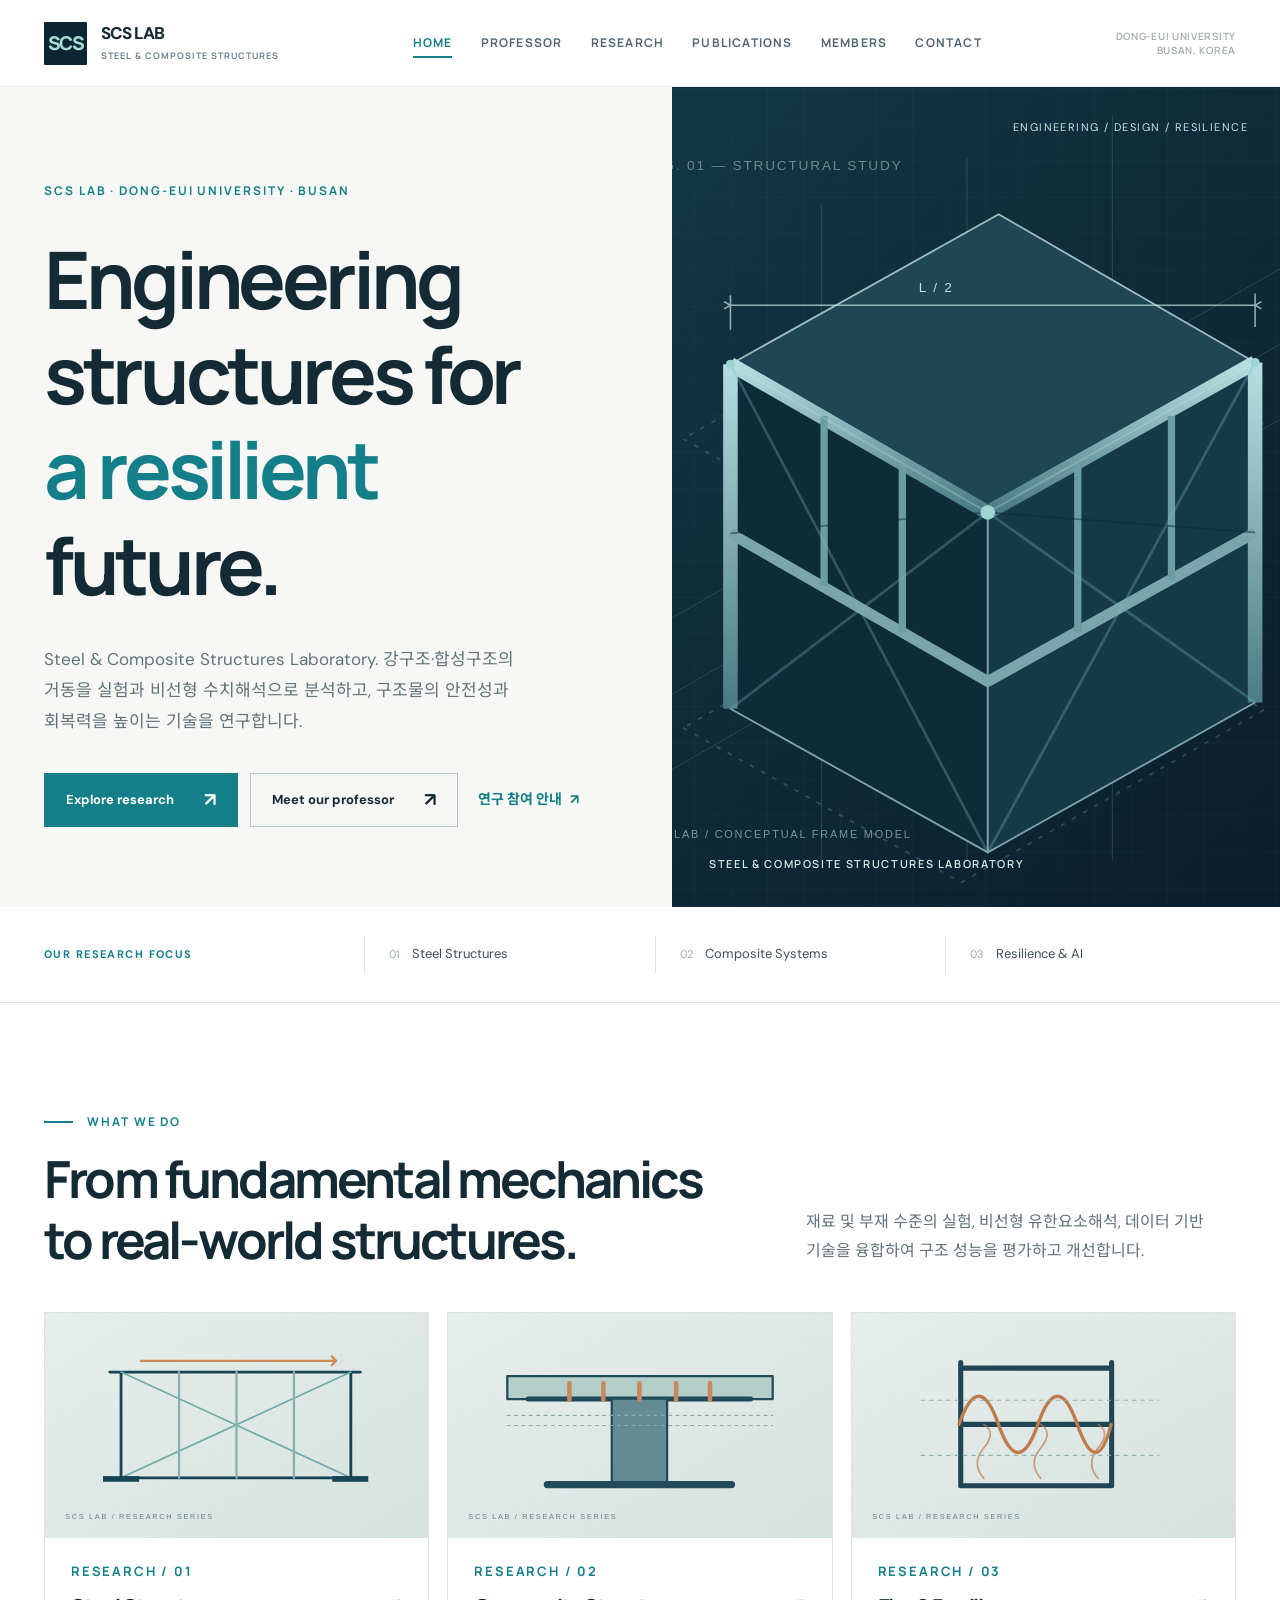
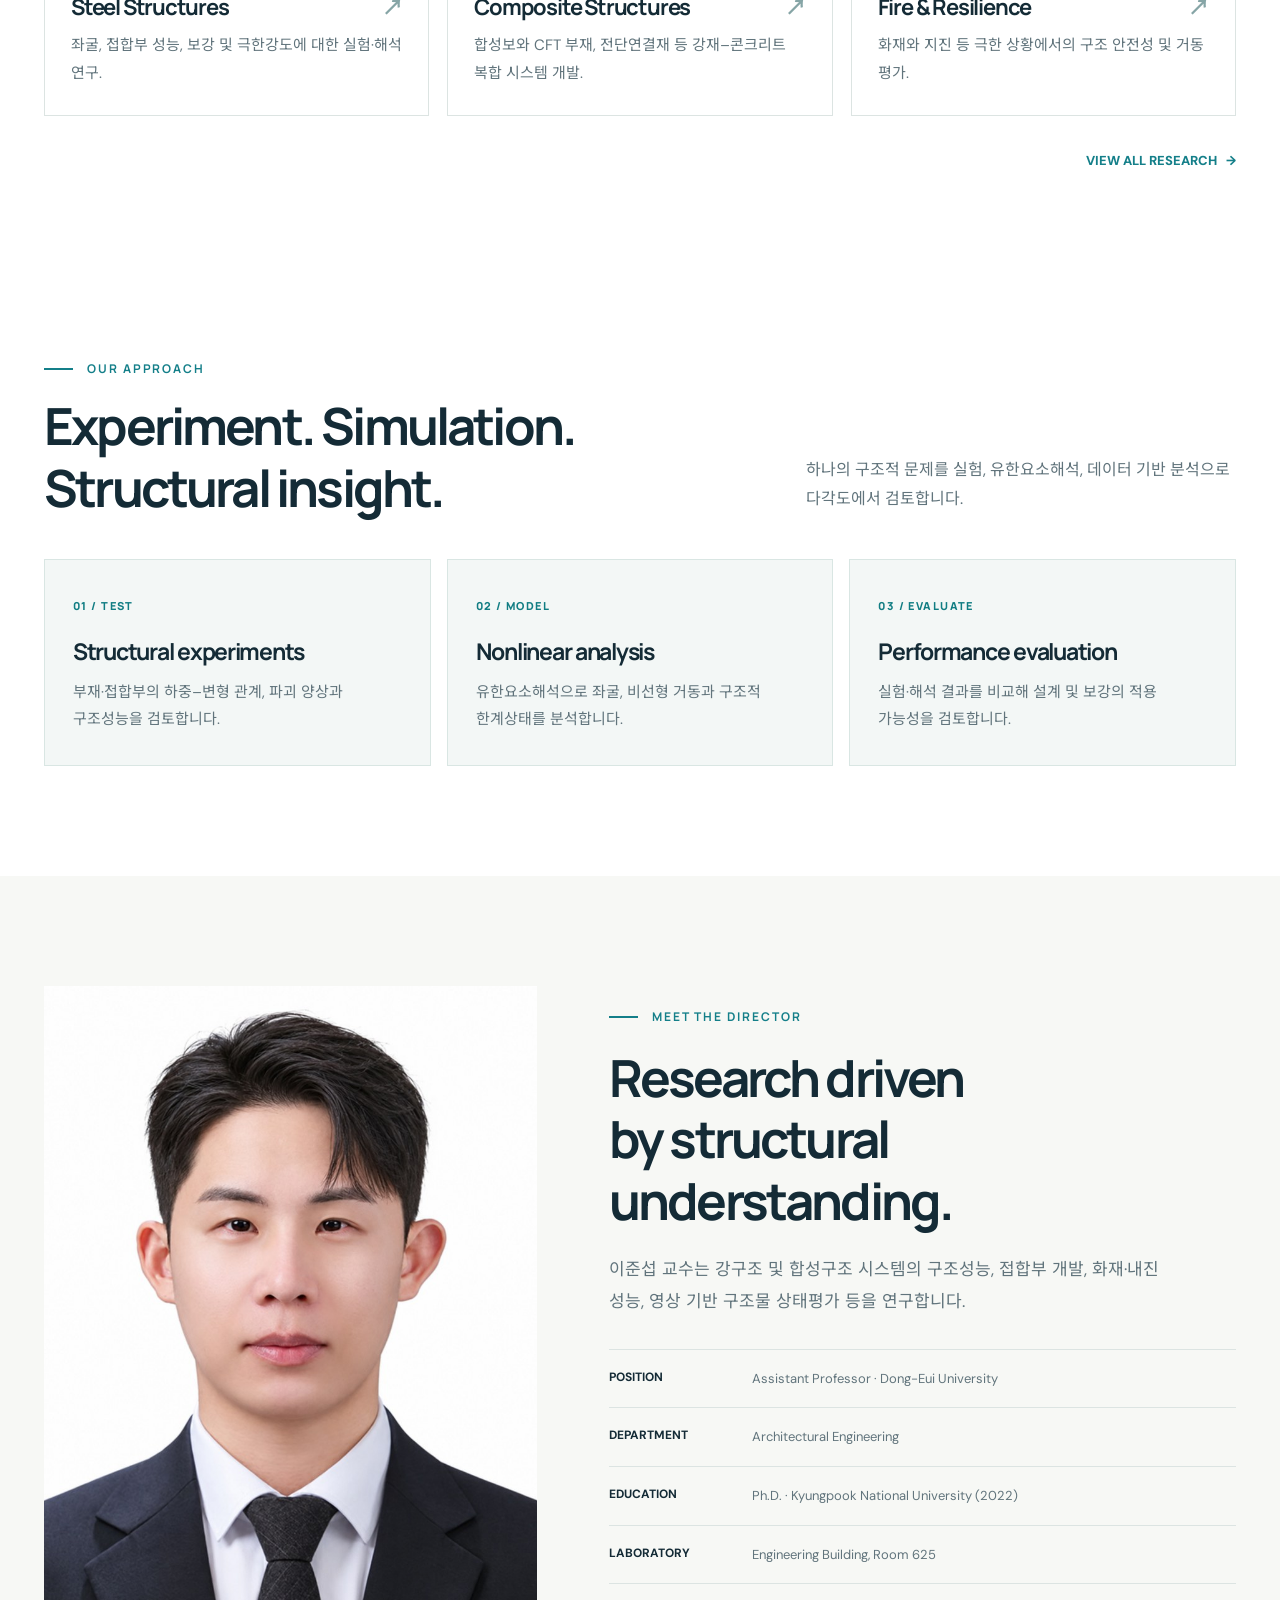
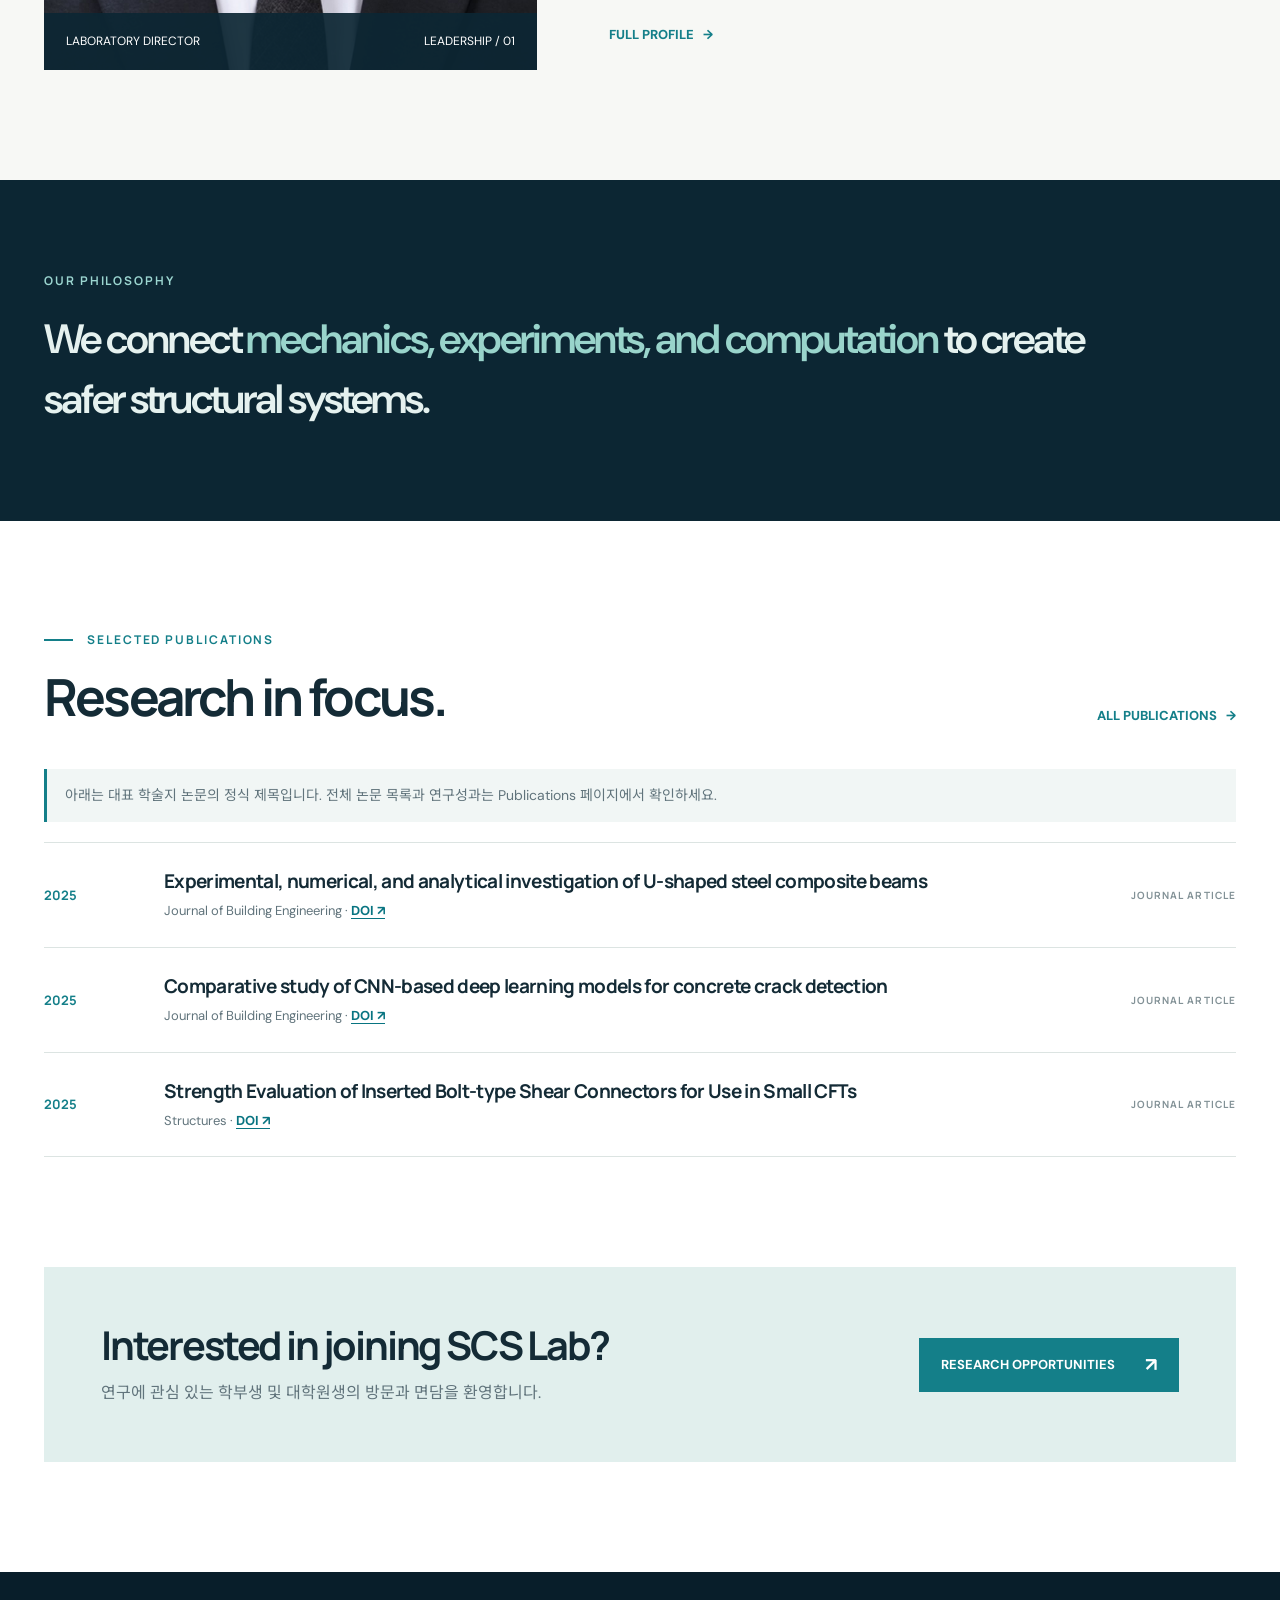
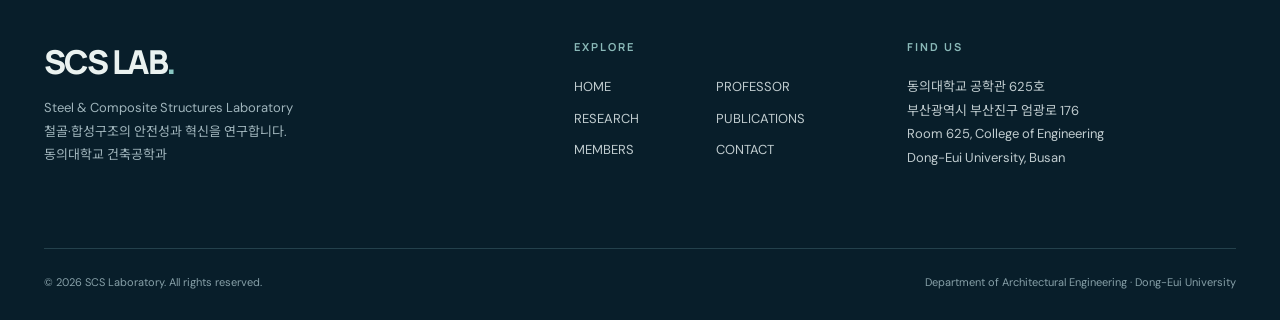
==== commit 4ed24074: "Publish verified bibliography and DOI links; add lab email and researchers" ====
--- a/index.html
+++ b/index.html
@@ -32,7 +32,7 @@
 </div></div></section>
 <section class="section section-muted"><div class="container"><div class="feature-split"><div class="portrait-panel"><img src="assets/professor-lee.jpg" alt="동의대학교 건축공학과 이준섭 교수 증명사진" loading="lazy"/><div class="portrait-caption"><span>LABORATORY DIRECTOR</span><span>LEADERSHIP / 01</span></div></div><div class="professor-feature"><div class="section-kicker eyebrow">MEET THE DIRECTOR</div><h2>Research driven<br/>by structural<br/>understanding.</h2><p class="lead">이준섭 교수는 강구조 및 합성구조 시스템의 구조성능, 접합부 개발, 화재·내진 성능, 영상 기반 구조물 상태평가 등을 연구합니다.</p><div class="credential-list"><div class="credential"><strong>POSITION</strong><span>Assistant Professor · Dong-Eui University</span></div><div class="credential"><strong>DEPARTMENT</strong><span>Architectural Engineering</span></div><div class="credential"><strong>EDUCATION</strong><span>Ph.D. · Kyungpook National University (2022)</span></div><div class="credential"><strong>LABORATORY</strong><span>Engineering Building, Room 625</span></div></div><a href="professor.html" class="text-link">FULL PROFILE <span>→</span></a></div></div></div></section>
 <div class="quote-band"><div class="container"><div class="eyebrow eyebrow-light" style="margin-bottom:20px">OUR PHILOSOPHY</div><p>We connect <em>mechanics, experiments, and computation</em> to create safer structural systems.</p></div></div>
-<section class="section"><div class="container"><div class="section-kicker eyebrow">SELECTED RESEARCH TOPICS</div><div class="section-intro"><h2>Research in focus.</h2><a class="text-link" href="publications.html">ALL PUBLICATIONS <span>→</span></a></div><p class="topic-disclaimer">아래는 대표 연구의 <strong>주제 요약</strong>입니다. 정식 논문 제목·저자·DOI는 <a href="publications.html">Publications</a>에서 확인 절차를 거쳐 보완할 예정입니다.</p><div class="journal-list"><div class="journal-row"><span class="journal-year">2025</span><div><h3>Structural behavior of U-shaped composite beams</h3><p>Journal of Building Engineering · 연구 주제 요약</p></div><span class="journal-type">COMPOSITE SYSTEMS</span></div><div class="journal-row"><span class="journal-year">2025</span><div><h3>CNN-based crack detection for structural inspection</h3><p>Journal of Building Engineering · 연구 주제 요약</p></div><span class="journal-type">AI &amp; MONITORING</span></div><div class="journal-row"><span class="journal-year">2024</span><div><h3>Strengthening and structural performance of pipe racks</h3><p>Buildings · 연구 주제 요약</p></div><span class="journal-type">STEEL STRUCTURES</span></div></div></div></section>
+<section class="section"><div class="container"><div class="section-kicker eyebrow">SELECTED PUBLICATIONS</div><div class="section-intro"><h2>Research in focus.</h2><a class="text-link" href="publications.html">ALL PUBLICATIONS <span>→</span></a></div><p class="topic-disclaimer">아래는 대표 학술지 논문의 정식 제목입니다. 전체 논문 목록과 연구성과는 Publications 페이지에서 확인하세요.</p><div class="journal-list"><div class="journal-row"><span class="journal-year">2025</span><div><h3>Experimental, numerical, and analytical investigation of U-shaped steel composite beams</h3><p>Journal of Building Engineering · <a class="inline-doi" href="https://doi.org/10.1016/j.jobe.2025.113860(" target="_blank" rel="noopener noreferrer">DOI ↗</a></p></div><span class="journal-type">JOURNAL ARTICLE</span></div><div class="journal-row"><span class="journal-year">2025</span><div><h3>Comparative study of CNN-based deep learning models for concrete crack detection</h3><p>Journal of Building Engineering · <a class="inline-doi" href="https://doi.org/10.1016/j.jobe.2025.113651(Corresponding" target="_blank" rel="noopener noreferrer">DOI ↗</a></p></div><span class="journal-type">JOURNAL ARTICLE</span></div><div class="journal-row"><span class="journal-year">2025</span><div><h3>Strength Evaluation of Inserted Bolt-type Shear Connectors for Use in Small CFTs</h3><p>Structures · <a class="inline-doi" href="https://doi.org/10.1016/j.istruc.2025.110129(" target="_blank" rel="noopener noreferrer">DOI ↗</a></p></div><span class="journal-type">JOURNAL ARTICLE</span></div></div></div></section>
 <section class="section" style="padding-top:0"><div class="container"><div class="contact-banner"><div><h2>Interested in joining SCS Lab?</h2><p>연구에 관심 있는 학부생 및 대학원생의 방문과 면담을 환영합니다.</p></div><a class="button" href="members.html#join">RESEARCH OPPORTUNITIES <span class="arrow">↗</span></a></div></div></section></main>
 <footer class="site-footer"><div class="container">
  <div class="footer-top"><div><div class="footer-brand">SCS LAB<span style="color:#88c7c2">.</span></div><p class="footer-sub">Steel &amp; Composite Structures Laboratory<br/>철골·합성구조의 안전성과 혁신을 연구합니다.<br/>동의대학교 건축공학과</p></div>
--- a/assets/styles.css
+++ b/assets/styles.css
@@ -8,3 +8,151 @@
 @media(max-width:760px){.container{padding:0 21px}.site-header .container{padding:0 21px}.nav-wrap{min-height:70px}.brand{min-width:0}.brand-icon{width:39px;height:39px}.brand-name{font-size:15px}.brand-detail{font-size:8px}.menu-toggle{display:block}.main-nav{display:none;position:absolute;left:0;right:0;top:70px;flex-direction:column;align-items:stretch;gap:0;background:white;border-top:1px solid var(--line);box-shadow:0 18px 30px rgba(0,0,0,.06);padding:10px 22px 20px}.main-nav.open{display:flex}.main-nav a{padding:15px 0;border-bottom:1px solid #edf0ef}.main-nav a.active:after{bottom:0}.hero-grid{display:flex;flex-direction:column}.hero-text{padding:75px 21px 65px}.hero h1{font-size:clamp(47px,11.5vw,72px)}.hero-text .eyebrow{margin-bottom:24px}.hero-intro{font-size:15px}.hero-art{height:420px;min-height:0}.hero-bottom .container{grid-template-columns:1fr 1fr;padding-top:20px;padding-bottom:20px;gap:10px}.hero-bottom-label{grid-column:1/-1}.hero-bottom-item{border-left:0;padding-left:0;font-size:11px}.hero-bottom-item span{margin-right:8px}.section{padding:73px 0}.section-intro{display:block;margin:15px 0 28px}.section-intro p{margin-top:15px}.research-grid{grid-template-columns:1fr}.research-img{aspect-ratio:1.9}.feature-split{grid-template-columns:1fr;gap:28px}.portrait-panel{height:440px;min-height:0}.professor-feature{padding:0}.quote-band{padding:67px 0}.quote-band p{font-size:29px}.journal-row{grid-template-columns:58px 1fr;gap:14px}.journal-type{display:none}.contact-banner{padding:30px;display:block}.contact-banner .button{margin-top:25px}.footer-top{grid-template-columns:1fr;gap:36px;padding-bottom:45px}.footer-bottom{flex-direction:column}.page-hero{padding:68px 0 52px}.page-hero h1{font-size:clamp(48px,12vw,68px)}.page-hero p{font-size:15px}.page-count{display:none}.twocol,.bio-layout,.contact-grid{grid-template-columns:1fr;gap:35px}.sticky-side{position:static}.bio-portrait img{height:440px}.research-detail{grid-template-columns:1fr;gap:25px}.research-detail h2{font-size:28px}.publication{grid-template-columns:35px 1fr;gap:12px}.pub-type{grid-column:2;text-align:left;margin-top:0}.people-main{grid-template-columns:1fr;gap:0}.people-main img{height:450px;object-position:center top}.people-main-body{padding:30px}.vacant{display:block;padding:32px}.number-circle{margin-top:28px}.map-panel{min-height:390px}.footer-links{max-width:250px}}
 @media(max-width:400px){.hero-actions{flex-direction:column;align-items:stretch}.hero h1{font-size:45px}.brand-name{font-size:13px}.brand-detail{font-size:7px}.hero-art{height:330px}}
 @media(prefers-reduced-motion:reduce){*,*:before,*:after{scroll-behavior:auto!important;transition:none!important;animation:none!important}}
+
+/* SCS Lab editorial & mobile accessibility refinement / 2026-10-13 */
+html{scroll-padding-top:98px}
+body{font-size:16px;line-height:1.82;overflow-wrap:break-word}
+:where(a,button):focus-visible{outline:3px solid #15949e;outline-offset:4px}
+.eyebrow{font-size:12px;letter-spacing:.16em}
+.main-nav a{font-size:12px}
+.research-body p,.research-detail p,.people-main-body p,.sticky-side p{font-size:15px}
+.research-no,.journal-row p,.publication p,.footer-sub,.footer-links a,.footer-location,.pub-note,.credential,.role{font-size:13px}
+.journal-row h3,.publication h3{line-height:1.48}
+.hero-tertiary{display:inline-flex;align-items:center;gap:8px;color:var(--teal);font-weight:700;font-size:14px;padding:12px 8px;text-underline-offset:5px}
+.hero-tertiary:hover{text-decoration:underline}
+.methods-home{padding-top:76px}
+.methods-grid{display:grid;grid-template-columns:repeat(3,minmax(0,1fr));gap:16px}
+.method-card{background:#f3f7f6;border:1px solid #d9e6e3;padding:30px 28px 32px;min-width:0}
+.method-number{font:800 11px/1.5 'Manrope','Noto Sans KR',sans-serif;color:#117d83;letter-spacing:.13em}
+.method-card h3{margin:19px 0 13px;font-size:23px}
+.method-card p{margin:0;font-size:15px;line-height:1.8}
+.topic-disclaimer{padding:14px 18px;margin:0 0 20px;background:#f1f6f5;border-left:3px solid #147f89;font-size:14px}
+.topic-disclaimer a,.join-steps a:not(.button),.visit-guidance a{color:#0b6d77;text-decoration:underline;text-underline-offset:3px}
+.profile-actions{display:flex;align-items:center;gap:24px;flex-wrap:wrap;margin-top:32px}
+.research-navigation{background:#f4f8f7;border:1px solid var(--line);padding:24px 28px;margin:0 0 24px}
+.research-jump{display:flex;flex-wrap:wrap;gap:10px;margin-top:14px}
+.research-jump a,.pub-year-nav a{display:inline-flex;align-items:center;justify-content:center;min-height:43px;padding:9px 14px;background:#fff;border:1px solid #bdd7d3;color:#16616b;font-weight:700;font-size:13px}
+.research-jump a:hover,.pub-year-nav a:hover{background:#e1efed}
+.diagram-note{font-size:13px;color:#61747c;margin:18px 0 0}
+.research-detail{scroll-margin-top:110px}
+.research-detail h2{overflow-wrap:anywhere}
+.pub-year-nav{display:flex;flex-wrap:wrap;gap:10px;margin-bottom:36px}
+.year-heading{scroll-margin-top:105px}
+.join-detail{background:#fff}
+.join-grid{display:grid;grid-template-columns:repeat(2,minmax(0,1fr));gap:18px}
+.join-card{border:1px solid var(--line);padding:34px;background:#f8faf9}
+.join-card h3{font-size:28px;margin:17px 0 13px}
+.join-card p{font-size:15px}
+.join-card .pill-box{margin-top:23px}
+.join-card .pill{font-size:12px}
+.join-steps{border-top:1px solid var(--line);margin-top:44px;padding-top:37px}
+.join-steps h3{font-size:30px;margin-bottom:25px}
+.join-steps h3 span{font-size:.54em;font-weight:500;color:var(--muted);letter-spacing:0}
+.step-list{list-style:none;counter-reset:steps;display:grid;grid-template-columns:repeat(3,minmax(0,1fr));gap:15px;padding:0;margin:0 0 30px}
+.step-list li{counter-increment:steps;border-top:3px solid var(--teal);padding:17px 8px 15px 0}
+.step-list li::before{content:'0' counter(steps);display:block;font:800 12px 'Manrope';color:var(--teal);letter-spacing:.1em;margin-bottom:15px}
+.step-list strong{font-size:17px}
+.step-list p{font-size:14px;margin:9px 0 0}
+.visit-guidance{padding:21px 23px;background:#eef5f3;border:1px solid var(--line);margin-top:27px}
+.visit-guidance h3{font-size:17px;letter-spacing:0;margin-bottom:8px}
+.visit-guidance p{font-size:14px;margin-bottom:0}
+.contact-pending{color:#536a70!important}
+.contact-pending span{font-size:13px;color:#637880}
+.map-actions{display:flex;flex-wrap:wrap;align-items:center;gap:20px;margin-top:23px}
+.map-actions .muted{flex:1;min-width:240px;font-size:13px;margin:0}
+@media(max-width:1050px) and (min-width:761px){.main-nav a{font-size:11px}}
+@media(max-width:760px){
+html{scroll-padding-top:80px}
+body{font-size:16px;line-height:1.78}
+.container,.site-header .container{padding-left:20px;padding-right:20px}
+.nav-wrap{min-height:70px}
+.menu-toggle{display:inline-flex;align-items:center;justify-content:center;min-width:46px;min-height:46px;font-size:25px;border:1px solid #e2eae8;border-radius:4px}
+.main-nav{max-height:calc(100dvh - 70px);overflow-y:auto}
+.main-nav a{font-size:15px;min-height:48px;display:flex;align-items:center;padding:13px 4px}
+.hero-text{padding:66px 20px 54px}
+.hero h1{font-size:clamp(42px,11vw,66px);line-height:1.13;letter-spacing:-.065em}
+.hero-intro,.page-hero p{font-size:16px;line-height:1.76}
+.hero-actions{gap:8px}
+.hero-tertiary{min-height:48px;padding:12px 10px}
+.hero-art{height:365px}
+.eyebrow{font-size:11px;letter-spacing:.13em}
+.section{padding:68px 0}
+.section-intro h2{font-size:clamp(29px,8vw,42px)}
+.research-grid{grid-template-columns:1fr}
+.research-body{padding:24px}
+.research-body p,.research-detail p,.people-main-body p{font-size:15px}
+.research-body h3{font-size:21px}
+.methods-grid,.join-grid,.step-list{grid-template-columns:1fr;gap:14px}
+.method-card,.join-card{padding:25px 23px}
+.method-card h3{font-size:22px}
+.research-navigation{padding:23px 18px}
+.research-jump{display:grid;grid-template-columns:repeat(2,minmax(0,1fr));gap:8px}
+.research-jump a,.pub-year-nav a{font-size:12px;padding:10px 9px;min-height:46px}
+.research-detail{gap:20px;scroll-margin-top:83px}
+.research-detail h2{font-size:27px}
+.pub-year-nav a{flex:1}
+.publication{gap:15px;padding:24px 0}
+.publication h3,.journal-row h3{font-size:18px}
+.publication p,.journal-row p{font-size:13px}
+.pub-note{font-size:14px}
+.contact-banner{padding:28px 24px}
+.contact-banner .button{width:100%;white-space:normal}
+.people-main img{height:380px}
+.join-steps h3{font-size:25px}
+.join-steps h3 span{display:block;font-size:14px;margin-top:7px}
+.step-list li{padding:14px 4px 17px 0}
+.map-panel{min-height:320px}
+.map-panel-label{left:15px;right:15px;bottom:15px;padding:15px}
+.map-actions .button{white-space:normal;width:100%}
+.footer-links a{font-size:14px;min-height:30px}
+.footer-sub,.footer-location{font-size:14px}
+}
+@media(max-width:400px){
+.hero h1{font-size:clamp(38px,10.6vw,45px)}
+.hero-actions .button{white-space:normal}
+.research-jump{grid-template-columns:1fr}
+.hero-art{height:310px}
+.map-panel-label strong{font-size:15px}
+}
+/* 2026-10-13 verified bibliography, lab members and contact */
+.email-link{color:#0b7180;text-decoration:underline;text-underline-offset:4px;font-weight:700;overflow-wrap:anywhere}
+.inline-doi{color:#087481;text-decoration:underline;text-underline-offset:3px;font-weight:700}
+.publications-section{padding-top:72px}
+.pub-verification{background:#ecf5f3;border-left:4px solid #16838a;padding:20px 26px;margin-bottom:25px}
+.pub-verification strong{color:#123f49;font-size:15px}
+.pub-verification p{margin:8px 0 0;font-size:14px}
+.pub-sections{display:grid;grid-template-columns:repeat(4,1fr);gap:9px;margin-bottom:55px}
+.pub-sections a{display:flex;justify-content:space-between;align-items:center;gap:5px;border:1px solid #bdd4d1;padding:16px 17px;font-weight:700;font-size:14px}
+.pub-sections a:hover{background:#e5f2ef}
+.pub-sections strong{color:#087b85}
+.pub-category{margin:0 0 75px;scroll-margin-top:108px}
+.pub-category-title{border-bottom:2px solid #123c48;padding-bottom:20px;margin-bottom:24px}
+.pub-category-title h2{font-size:clamp(25px,3.5vw,42px);margin:10px 0}
+.pub-category-title p{margin:0;font-size:14px}
+.pub-year-block{margin:35px 0}
+.pub-year-block h3{font-size:24px;color:#0c6872}
+.reference-list{border-top:1px solid var(--line)}
+.full-publication{display:grid;grid-template-columns:44px 1fr;gap:18px;padding:23px 0;border-bottom:1px solid var(--line)}
+.full-publication .pub-index{padding-top:5px}
+.citation-text{font-size:15px;line-height:1.75;color:#273f48;margin:0}
+.citation-summary{font-size:14px;line-height:1.75;margin:10px 0 0;color:#667a80}
+.pub-actions{display:flex;align-items:center;gap:18px;margin-top:11px;font-size:13px;color:#73878d}
+.pub-actions a{color:#06717b;font-weight:800;text-decoration:underline;text-underline-offset:3px;min-height:36px;display:inline-flex;align-items:center}
+.pub-expand{border:1px solid var(--line);margin:15px 0}
+.pub-expand summary{padding:21px 23px;font-weight:800;cursor:pointer;display:flex;align-items:center;justify-content:space-between;gap:10px}
+.pub-expand summary span{font-size:13px;color:#66777c}
+.pub-expand[open] summary{background:#f1f6f4}
+.pub-expand ol,.patent-list{padding:14px 34px 21px 48px;margin:0}
+.pub-expand li,.patent-list li{font-size:14px;line-height:1.75;margin:0 0 15px;padding-left:6px}
+.patent-list{padding-top:10px}
+.patent-list p{color:#273f48;margin:0}
+.patent-list small{display:block;color:#71828a;font-size:13px;margin-top:5px}
+.pub-cta{background:#e3f0ed;padding:34px 36px;margin-top:55px}
+.pub-cta h2{font-size:30px;margin-bottom:7px}
+.student-member-grid{display:grid;grid-template-columns:repeat(2,minmax(0,1fr));gap:17px}
+.student-member{background:#f2f7f6;border:1px solid #dbe8e5;display:flex;align-items:center;gap:24px;padding:32px}
+.student-avatar{flex-shrink:0;display:grid;place-items:center;height:94px;width:94px;border-radius:50%;background:#d1e4e0;color:#206b70;font-size:36px;font-weight:700}
+.student-member h3{font-size:26px;margin:6px 0}
+.student-member p{margin:0;font-size:15px}
+.member-photo-note{font-size:13px;margin:16px 0 0}
+@media(max-width:760px){.pub-sections{grid-template-columns:repeat(2,1fr);gap:8px;margin-bottom:36px}.pub-sections a{padding:12px;font-size:13px;min-height:50px}.pub-category{margin-bottom:54px}.pub-verification{padding:17px 19px}.full-publication{grid-template-columns:28px 1fr;gap:12px}.citation-text{font-size:14px}.citation-summary{font-size:13px}.pub-expand summary{padding:17px;font-size:14px}.pub-expand summary span{font-size:12px}.pub-expand ol,.patent-list{padding-left:30px;padding-right:18px}.student-member-grid{grid-template-columns:1fr}.student-member{padding:21px;gap:16px}.student-avatar{height:70px;width:70px;font-size:27px}.student-member h3{font-size:22px}.pub-cta{padding:26px 21px}}
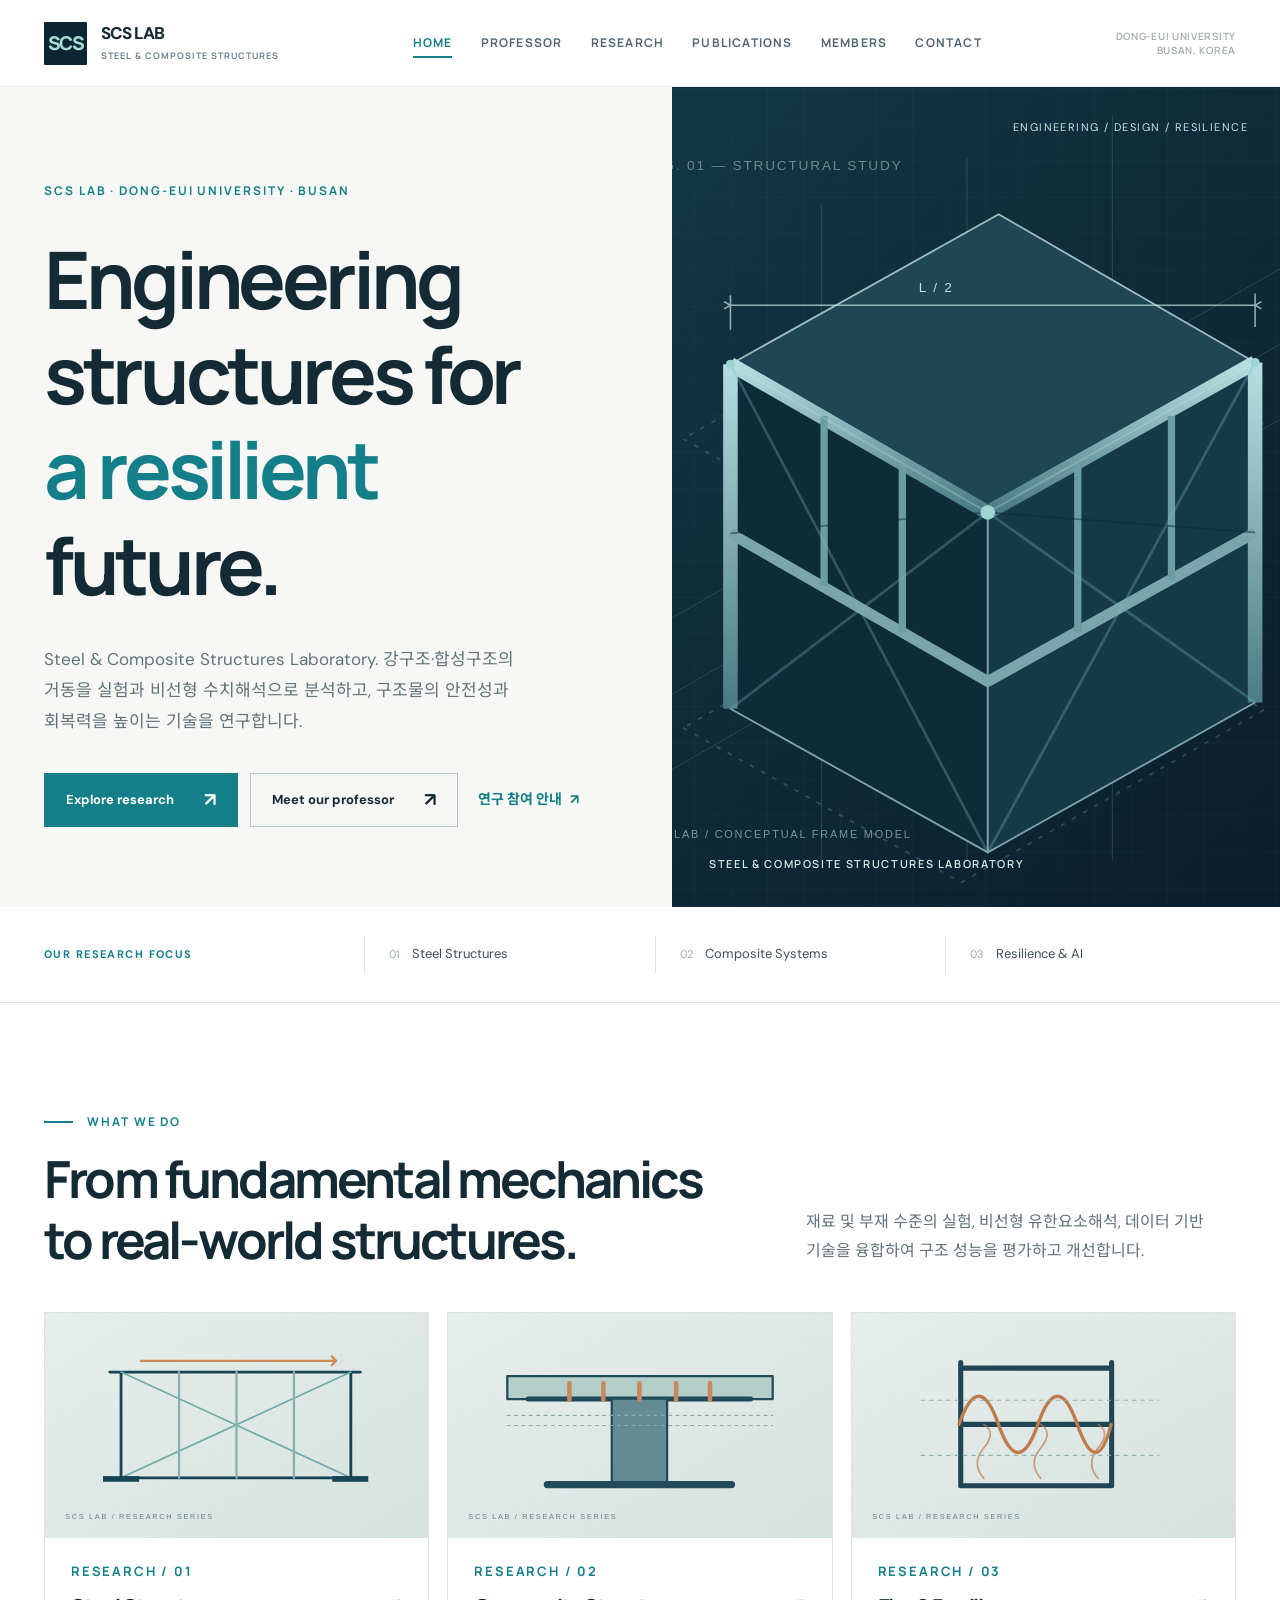
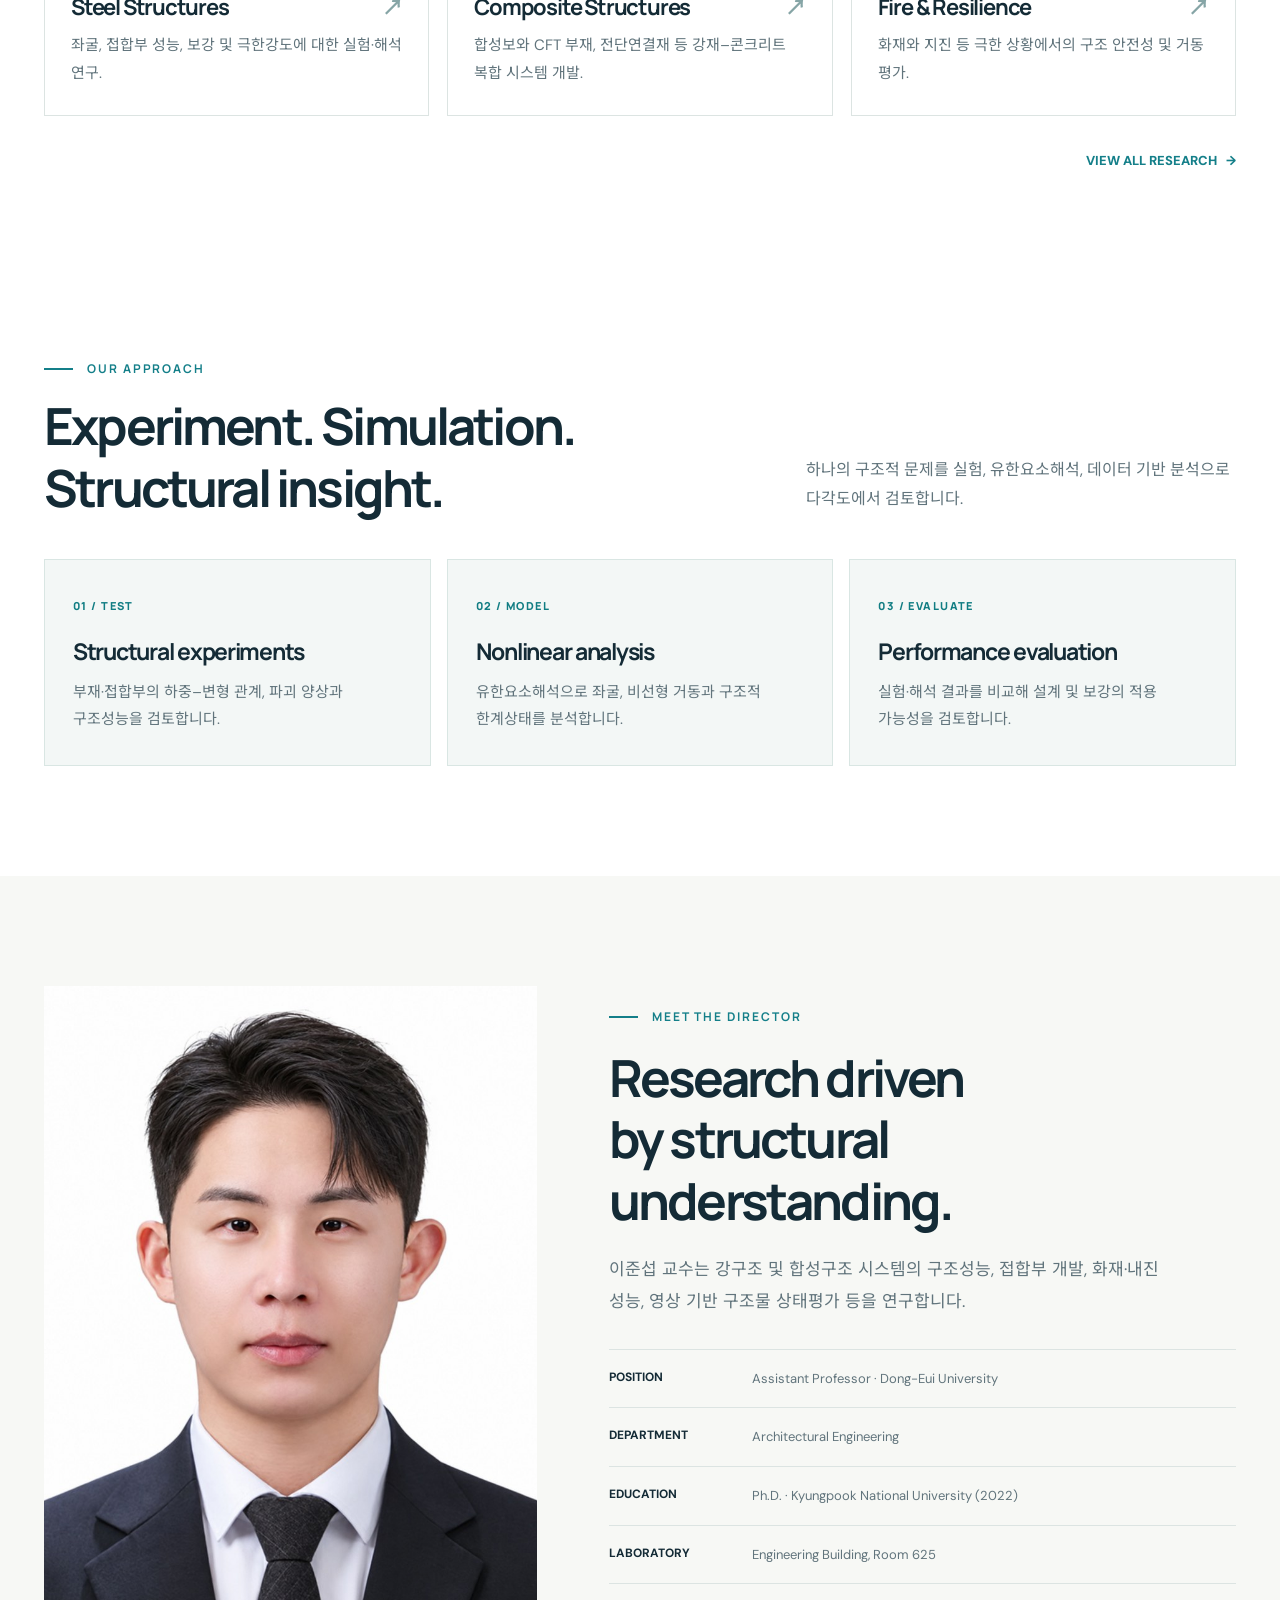
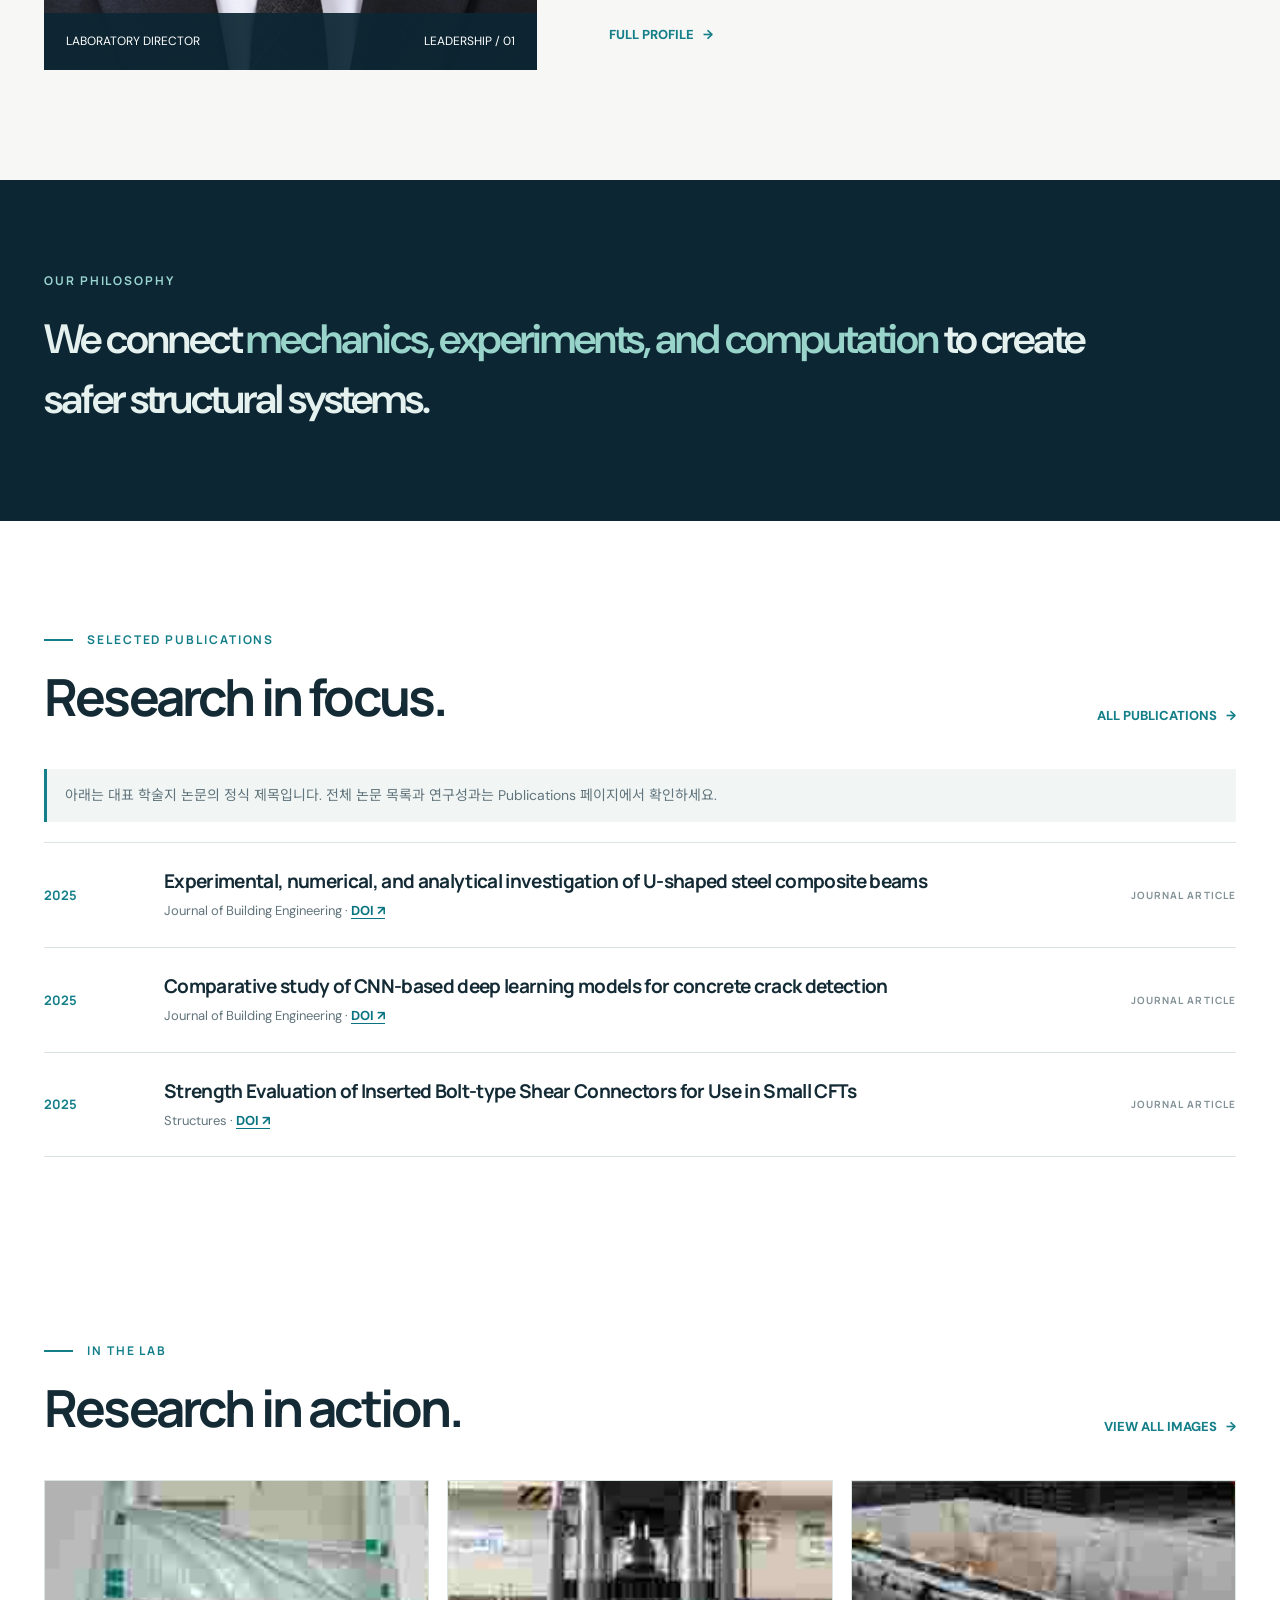
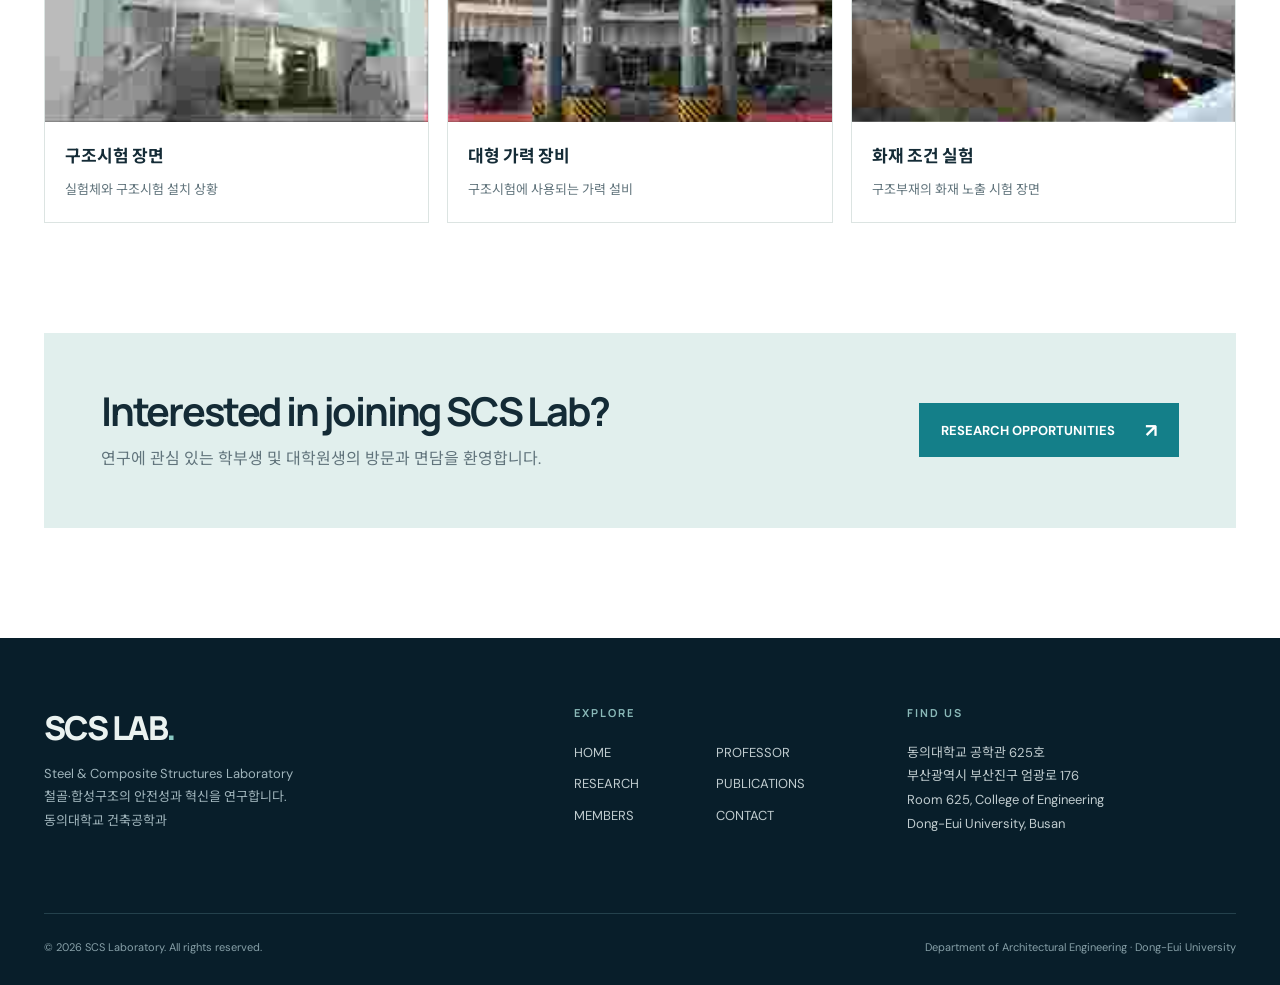
==== commit adf2fc09: "Add user-supplied research photo gallery, verified lab details and notes" ====
--- a/index.html
+++ b/index.html
@@ -33,7 +33,7 @@
 <section class="section section-muted"><div class="container"><div class="feature-split"><div class="portrait-panel"><img src="assets/professor-lee.jpg" alt="동의대학교 건축공학과 이준섭 교수 증명사진" loading="lazy"/><div class="portrait-caption"><span>LABORATORY DIRECTOR</span><span>LEADERSHIP / 01</span></div></div><div class="professor-feature"><div class="section-kicker eyebrow">MEET THE DIRECTOR</div><h2>Research driven<br/>by structural<br/>understanding.</h2><p class="lead">이준섭 교수는 강구조 및 합성구조 시스템의 구조성능, 접합부 개발, 화재·내진 성능, 영상 기반 구조물 상태평가 등을 연구합니다.</p><div class="credential-list"><div class="credential"><strong>POSITION</strong><span>Assistant Professor · Dong-Eui University</span></div><div class="credential"><strong>DEPARTMENT</strong><span>Architectural Engineering</span></div><div class="credential"><strong>EDUCATION</strong><span>Ph.D. · Kyungpook National University (2022)</span></div><div class="credential"><strong>LABORATORY</strong><span>Engineering Building, Room 625</span></div></div><a href="professor.html" class="text-link">FULL PROFILE <span>→</span></a></div></div></div></section>
 <div class="quote-band"><div class="container"><div class="eyebrow eyebrow-light" style="margin-bottom:20px">OUR PHILOSOPHY</div><p>We connect <em>mechanics, experiments, and computation</em> to create safer structural systems.</p></div></div>
 <section class="section"><div class="container"><div class="section-kicker eyebrow">SELECTED PUBLICATIONS</div><div class="section-intro"><h2>Research in focus.</h2><a class="text-link" href="publications.html">ALL PUBLICATIONS <span>→</span></a></div><p class="topic-disclaimer">아래는 대표 학술지 논문의 정식 제목입니다. 전체 논문 목록과 연구성과는 Publications 페이지에서 확인하세요.</p><div class="journal-list"><div class="journal-row"><span class="journal-year">2025</span><div><h3>Experimental, numerical, and analytical investigation of U-shaped steel composite beams</h3><p>Journal of Building Engineering · <a class="inline-doi" href="https://doi.org/10.1016/j.jobe.2025.113860(" target="_blank" rel="noopener noreferrer">DOI ↗</a></p></div><span class="journal-type">JOURNAL ARTICLE</span></div><div class="journal-row"><span class="journal-year">2025</span><div><h3>Comparative study of CNN-based deep learning models for concrete crack detection</h3><p>Journal of Building Engineering · <a class="inline-doi" href="https://doi.org/10.1016/j.jobe.2025.113651(Corresponding" target="_blank" rel="noopener noreferrer">DOI ↗</a></p></div><span class="journal-type">JOURNAL ARTICLE</span></div><div class="journal-row"><span class="journal-year">2025</span><div><h3>Strength Evaluation of Inserted Bolt-type Shear Connectors for Use in Small CFTs</h3><p>Structures · <a class="inline-doi" href="https://doi.org/10.1016/j.istruc.2025.110129(" target="_blank" rel="noopener noreferrer">DOI ↗</a></p></div><span class="journal-type">JOURNAL ARTICLE</span></div></div></div></section>
-<section class="section" style="padding-top:0"><div class="container"><div class="contact-banner"><div><h2>Interested in joining SCS Lab?</h2><p>연구에 관심 있는 학부생 및 대학원생의 방문과 면담을 환영합니다.</p></div><a class="button" href="members.html#join">RESEARCH OPPORTUNITIES <span class="arrow">↗</span></a></div></div></section></main>
+<section class="section lab-gallery-home" aria-labelledby="featured-gallery-title"><div class="container"><div class="section-kicker eyebrow">IN THE LAB</div><div class="section-intro"><h2 id="featured-gallery-title">Research in action.</h2><a class="text-link" href="research.html#gallery">VIEW ALL IMAGES <span>→</span></a></div><div class="lab-gallery-grid"><figure class="lab-gallery-item"><div class="lab-gallery-photo g0" role="img" aria-label="구조시험 장면 이미지"></div><figcaption><strong>구조시험 장면</strong><span>실험체와 구조시험 설치 상황</span></figcaption></figure><figure class="lab-gallery-item"><div class="lab-gallery-photo g1" role="img" aria-label="대형 가력 장비 이미지"></div><figcaption><strong>대형 가력 장비</strong><span>구조시험에 사용되는 가력 설비</span></figcaption></figure><figure class="lab-gallery-item"><div class="lab-gallery-photo g2" role="img" aria-label="화재 조건 실험 이미지"></div><figcaption><strong>화재 조건 실험</strong><span>구조부재의 화재 노출 시험 장면</span></figcaption></figure></div></div></section><section class="section" style="padding-top:0"><div class="container"><div class="contact-banner"><div><h2>Interested in joining SCS Lab?</h2><p>연구에 관심 있는 학부생 및 대학원생의 방문과 면담을 환영합니다.</p></div><a class="button" href="members.html#join">RESEARCH OPPORTUNITIES <span class="arrow">↗</span></a></div></div></section></main>
 <footer class="site-footer"><div class="container">
  <div class="footer-top"><div><div class="footer-brand">SCS LAB<span style="color:#88c7c2">.</span></div><p class="footer-sub">Steel &amp; Composite Structures Laboratory<br/>철골·합성구조의 안전성과 혁신을 연구합니다.<br/>동의대학교 건축공학과</p></div>
  <div><div class="footer-head">EXPLORE</div><div class="footer-links"><a href="index.html">HOME</a><a href="professor.html">PROFESSOR</a><a href="research.html">RESEARCH</a><a href="publications.html">PUBLICATIONS</a><a href="members.html">MEMBERS</a><a href="contact.html">CONTACT</a></div></div>
--- a/assets/styles.css
+++ b/assets/styles.css
@@ -156,3 +156,21 @@
 .student-member p{margin:0;font-size:15px}
 .member-photo-note{font-size:13px;margin:16px 0 0}
 @media(max-width:760px){.pub-sections{grid-template-columns:repeat(2,1fr);gap:8px;margin-bottom:36px}.pub-sections a{padding:12px;font-size:13px;min-height:50px}.pub-category{margin-bottom:54px}.pub-verification{padding:17px 19px}.full-publication{grid-template-columns:28px 1fr;gap:12px}.citation-text{font-size:14px}.citation-summary{font-size:13px}.pub-expand summary{padding:17px;font-size:14px}.pub-expand summary span{font-size:12px}.pub-expand ol,.patent-list{padding-left:30px;padding-right:18px}.student-member-grid{grid-template-columns:1fr}.student-member{padding:21px;gap:16px}.student-avatar{height:70px;width:70px;font-size:27px}.student-member h3{font-size:22px}.pub-cta{padding:26px 21px}}
+
+/* Real research imagery 2026-10-13 */
+.lab-gallery-grid{display:grid;grid-template-columns:repeat(3,minmax(0,1fr));gap:18px}
+.lab-gallery-item{margin:0;background:#fff;border:1px solid var(--line);overflow:hidden}
+.lab-gallery-photo{width:100%;aspect-ratio:210 / 132;background-color:#edf2f1;background-image:url('research-gallery.svg');background-repeat:no-repeat;background-size:200% 300%;background-position:0 0}
+.lab-gallery-photo.g0{background-position:0 0}
+.lab-gallery-photo.g1{background-position:100% 0}
+.lab-gallery-photo.g2{background-position:0 50%}
+.lab-gallery-photo.g3{background-position:100% 50%}
+.lab-gallery-photo.g4{background-position:0 100%}
+.lab-gallery-photo.g5{background-position:100% 100%}
+.lab-gallery-item figcaption{display:flex;flex-direction:column;gap:7px;padding:19px 20px 22px}
+.lab-gallery-item strong{font-family:'Manrope','Noto Sans KR',sans-serif;font-size:17px;color:var(--ink)}
+.lab-gallery-item span{font-size:13px;color:var(--muted);line-height:1.65}
+.lab-gallery-home{padding-top:75px}
+.lab-gallery-section{scroll-margin-top:95px}
+@media(max-width:900px){.lab-gallery-grid{grid-template-columns:repeat(2,minmax(0,1fr))}}
+@media(max-width:580px){.lab-gallery-grid{grid-template-columns:1fr;gap:15px}.lab-gallery-item figcaption{padding:17px}.lab-gallery-item strong{font-size:16px}.lab-gallery-item span{font-size:14px}.lab-gallery-home{padding-top:55px}}
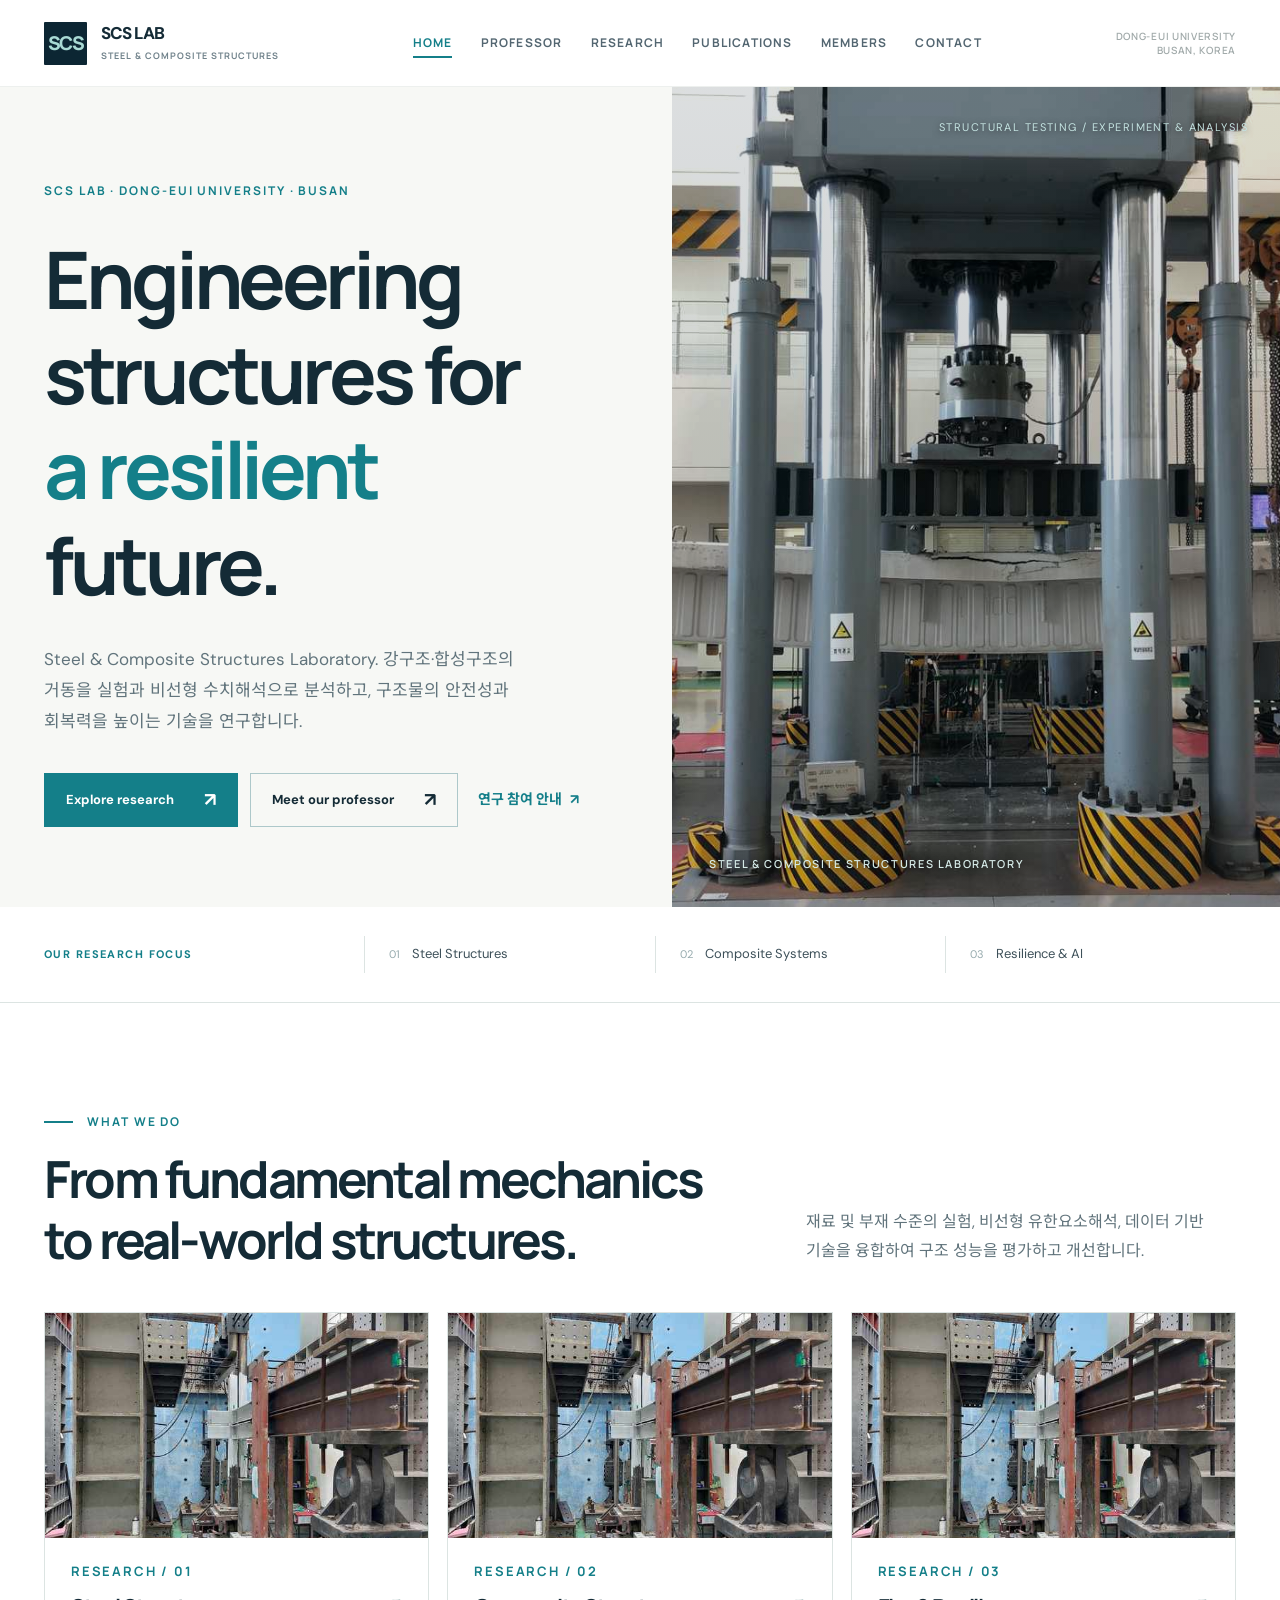
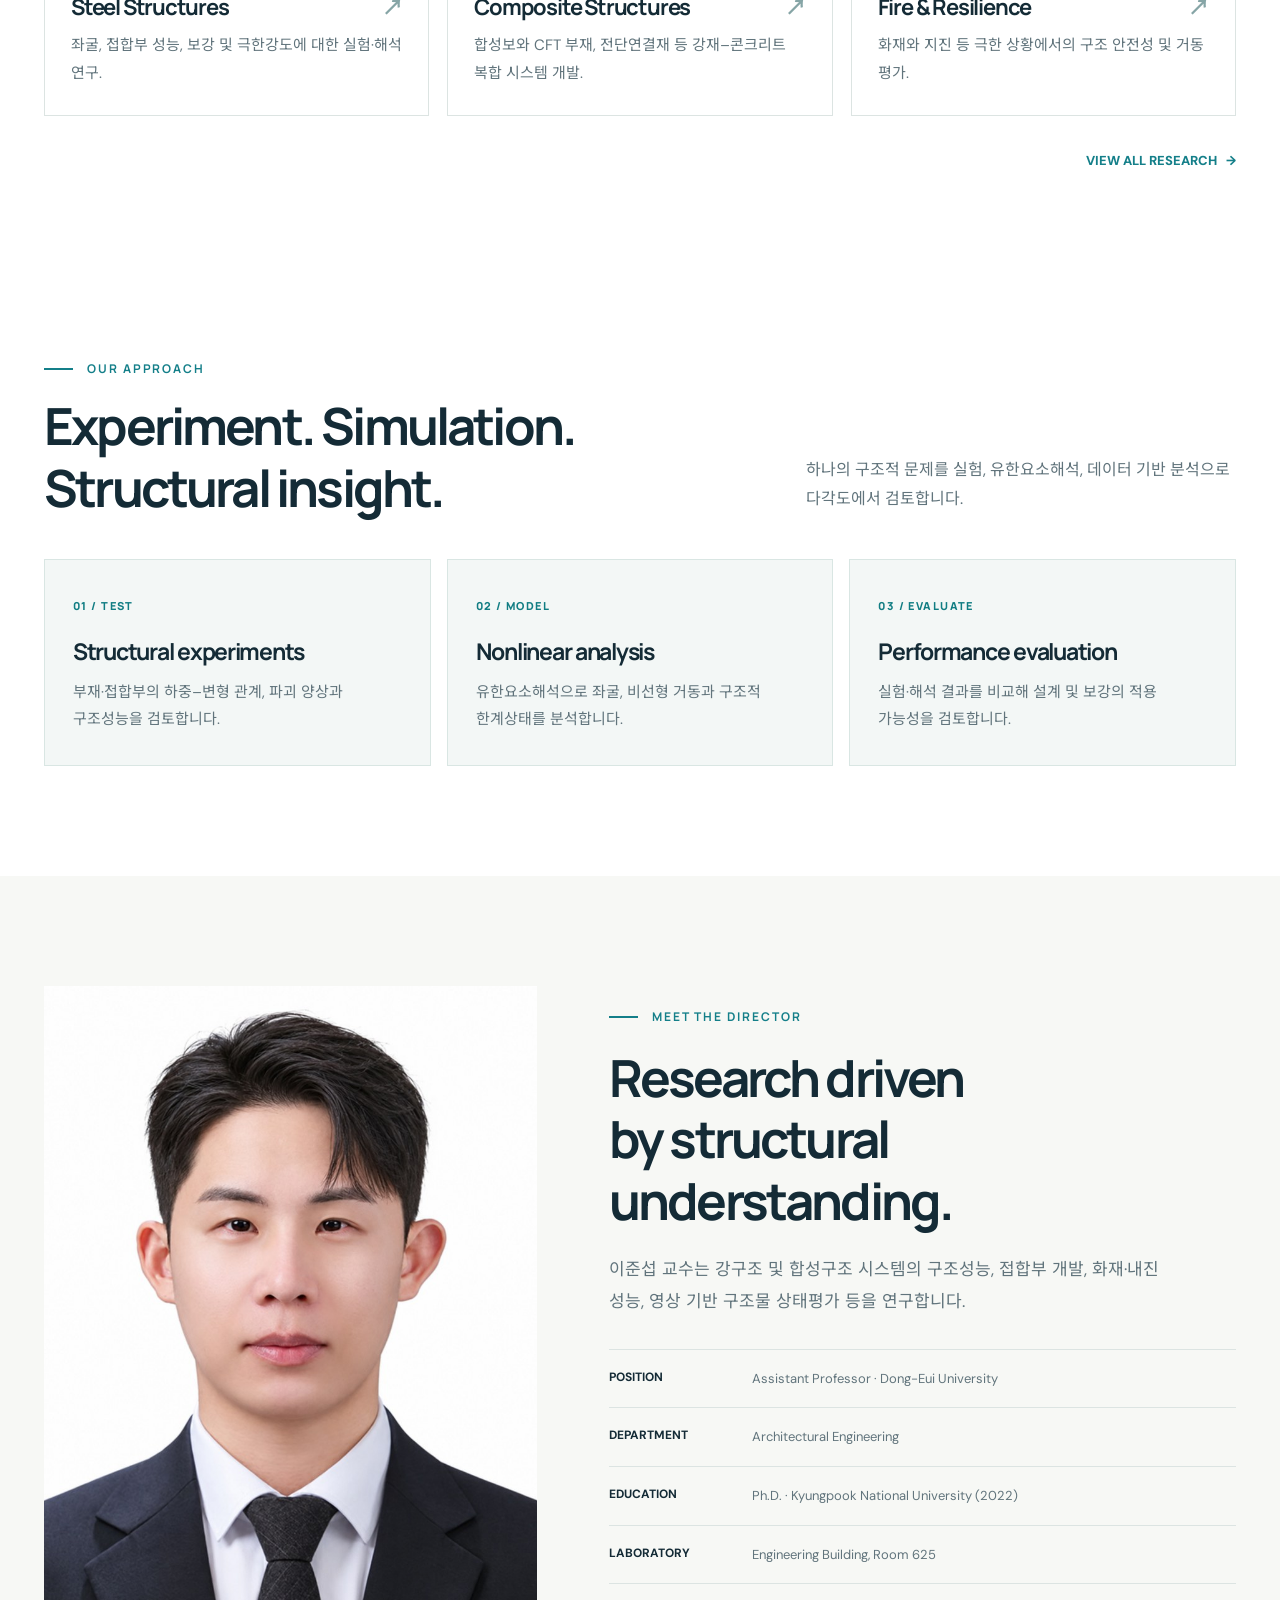
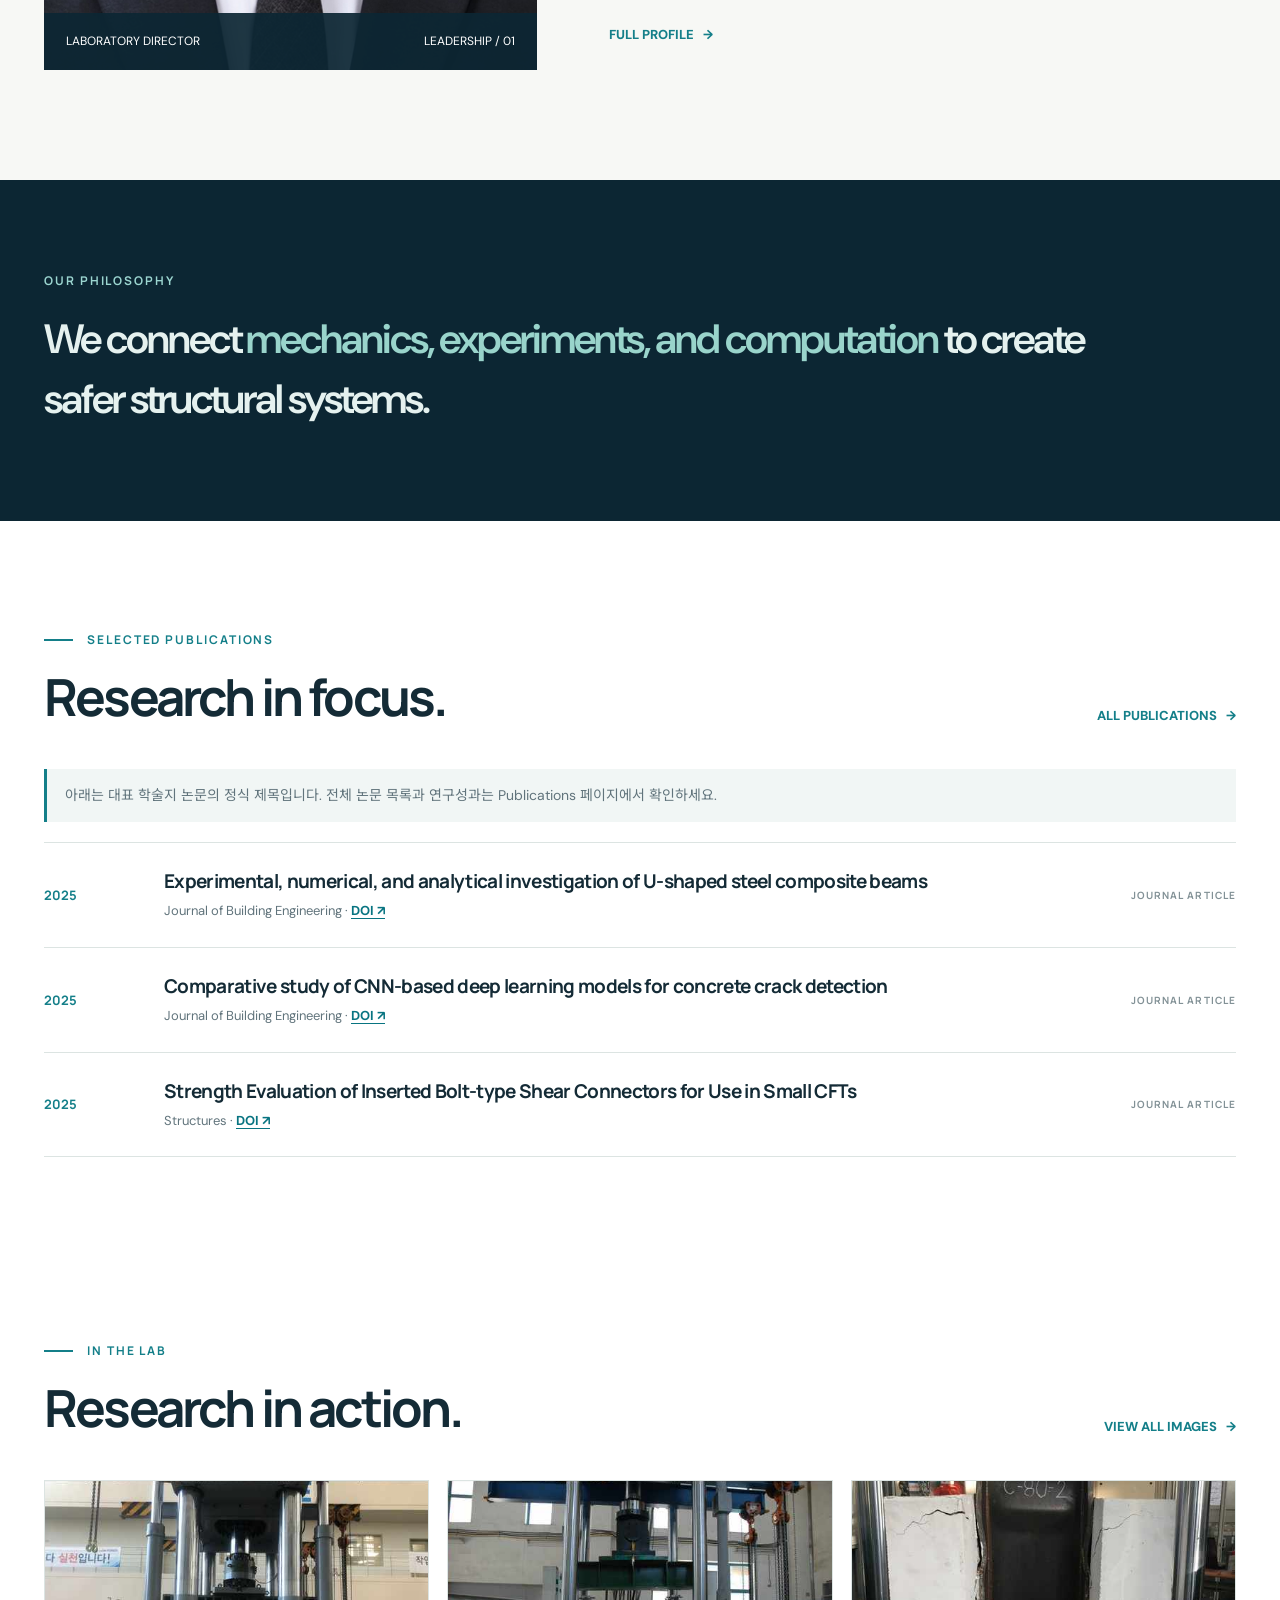
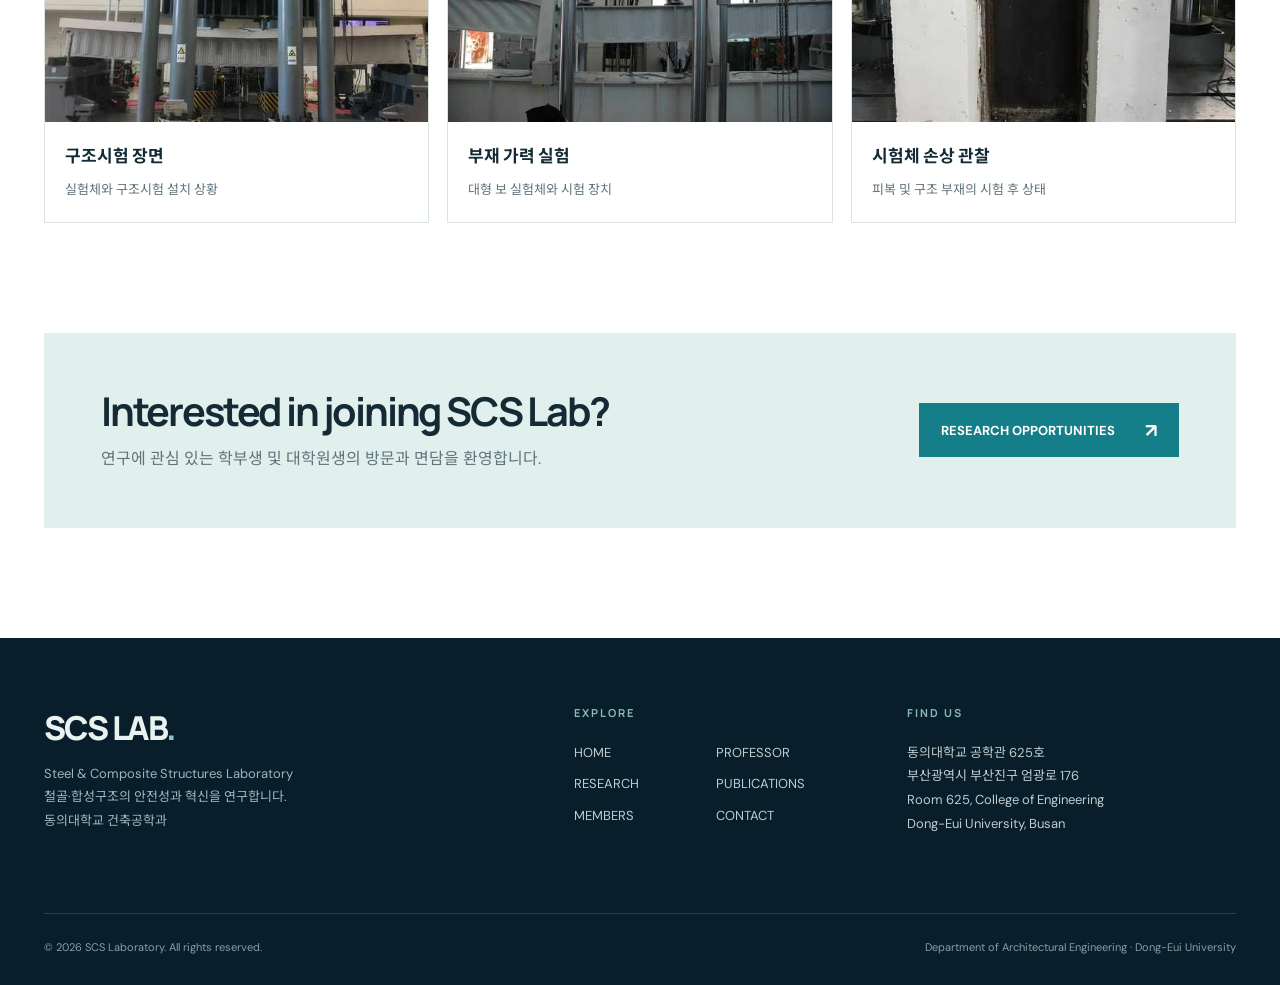
==== commit e258787f: "Replace SCS Lab hero and research illustrations with user-provided photos" ====
--- a/index.html
+++ b/index.html
@@ -18,11 +18,11 @@
 <main id="main"><section class="hero"><div class="hero-grid">
 <div class="hero-text"><div class="eyebrow">SCS LAB · DONG-EUI UNIVERSITY · BUSAN</div><h1>Engineering<br/>structures for<br/><em>a resilient</em><br/>future.</h1><p class="hero-intro">Steel &amp; Composite Structures Laboratory. 강구조·합성구조의 거동을 실험과 비선형 수치해석으로 분석하고, 구조물의 안전성과 회복력을 높이는 기술을 연구합니다.</p>
 <div class="hero-actions"><a class="button" href="research.html">Explore research <span class="arrow">↗</span></a><a class="button outline" href="professor.html">Meet our professor <span class="arrow">↗</span></a><a class="hero-tertiary" href="members.html#join">연구 참여 안내 <span aria-hidden="true">↗</span></a></div></div>
-<div class="hero-art"><img src="assets/structural-frame.svg" alt="강구조 프레임에 대한 SCS Lab의 개념적 3차원 구조 다이어그램"/><span class="hero-annotation">ENGINEERING / DESIGN / RESILIENCE</span><span class="hero-vertical">STEEL &amp; COMPOSITE STRUCTURES LABORATORY</span></div>
+<div class="hero-art"><img src="assets/hero-experiment.jpg" alt="대형 구조시험 장치에 설치된 보 실험체" fetchpriority="high" decoding="async" /><span class="hero-annotation">STRUCTURAL TESTING / EXPERIMENT &amp; ANALYSIS</span><span class="hero-vertical">STEEL &amp; COMPOSITE STRUCTURES LABORATORY</span></div>
 </div></section>
 <div class="hero-bottom"><div class="container"><div class="hero-bottom-label">OUR RESEARCH FOCUS</div><div class="hero-bottom-item"><span>01</span>Steel Structures</div><div class="hero-bottom-item"><span>02</span>Composite Systems</div><div class="hero-bottom-item"><span>03</span>Resilience &amp; AI</div></div></div>
 <section class="section"><div class="container"><div class="section-kicker eyebrow">WHAT WE DO</div><div class="section-intro"><h2>From fundamental mechanics<br/>to real-world structures.</h2><p>재료 및 부재 수준의 실험, 비선형 유한요소해석, 데이터 기반 기술을 융합하여 구조 성능을 평가하고 개선합니다.</p></div><div class="research-grid">
-<a class="research-card" href="research.html#steel"><img class="research-img" src="assets/steel-study.svg" alt="Steel Structures 개념도" loading="lazy"/><div class="research-body"><div class="research-no">RESEARCH / 01</div><h3>Steel Structures <span aria-hidden="true" style="float:right;color:#86a5a6">↗</span></h3><p>좌굴, 접합부 성능, 보강 및 극한강도에 대한 실험·해석 연구.</p></div></a><a class="research-card" href="research.html#composite"><img class="research-img" src="assets/composite-study.svg" alt="Composite Structures 개념도" loading="lazy"/><div class="research-body"><div class="research-no">RESEARCH / 02</div><h3>Composite Structures <span aria-hidden="true" style="float:right;color:#86a5a6">↗</span></h3><p>합성보와 CFT 부재, 전단연결재 등 강재–콘크리트 복합 시스템 개발.</p></div></a><a class="research-card" href="research.html#fire"><img class="research-img" src="assets/fire-study.svg" alt="Fire & Resilience 개념도" loading="lazy"/><div class="research-body"><div class="research-no">RESEARCH / 03</div><h3>Fire & Resilience <span aria-hidden="true" style="float:right;color:#86a5a6">↗</span></h3><p>화재와 지진 등 극한 상황에서의 구조 안전성 및 거동 평가.</p></div></a></div><p style="margin:29px 0 0;text-align:right"><a class="text-link" href="research.html">VIEW ALL RESEARCH <span>→</span></a></p></div></section>
+<a class="research-card" href="research.html#steel"><div class="research-img sprite-photo tile-undefined" role="img" aria-label="0"></div><div class="research-body"><div class="research-no">RESEARCH / 01</div><h3>Steel Structures <span aria-hidden="true" style="float:right;color:#86a5a6">↗</span></h3><p>좌굴, 접합부 성능, 보강 및 극한강도에 대한 실험·해석 연구.</p></div></a><a class="research-card" href="research.html#composite"><div class="research-img sprite-photo tile-undefined" role="img" aria-label="1"></div><div class="research-body"><div class="research-no">RESEARCH / 02</div><h3>Composite Structures <span aria-hidden="true" style="float:right;color:#86a5a6">↗</span></h3><p>합성보와 CFT 부재, 전단연결재 등 강재–콘크리트 복합 시스템 개발.</p></div></a><a class="research-card" href="research.html#fire"><div class="research-img sprite-photo tile-undefined" role="img" aria-label="2"></div><div class="research-body"><div class="research-no">RESEARCH / 03</div><h3>Fire & Resilience <span aria-hidden="true" style="float:right;color:#86a5a6">↗</span></h3><p>화재와 지진 등 극한 상황에서의 구조 안전성 및 거동 평가.</p></div></a></div><p style="margin:29px 0 0;text-align:right"><a class="text-link" href="research.html">VIEW ALL RESEARCH <span>→</span></a></p></div></section>
 <section class="section methods-home" aria-labelledby="approach-title"><div class="container">
 <div class="section-kicker eyebrow">OUR APPROACH</div><div class="section-intro"><h2 id="approach-title">Experiment. Simulation.<br/>Structural insight.</h2><p>하나의 구조적 문제를 실험, 유한요소해석, 데이터 기반 분석으로 다각도에서 검토합니다.</p></div>
 <div class="methods-grid">
@@ -32,8 +32,8 @@
 </div></div></section>
 <section class="section section-muted"><div class="container"><div class="feature-split"><div class="portrait-panel"><img src="assets/professor-lee.jpg" alt="동의대학교 건축공학과 이준섭 교수 증명사진" loading="lazy"/><div class="portrait-caption"><span>LABORATORY DIRECTOR</span><span>LEADERSHIP / 01</span></div></div><div class="professor-feature"><div class="section-kicker eyebrow">MEET THE DIRECTOR</div><h2>Research driven<br/>by structural<br/>understanding.</h2><p class="lead">이준섭 교수는 강구조 및 합성구조 시스템의 구조성능, 접합부 개발, 화재·내진 성능, 영상 기반 구조물 상태평가 등을 연구합니다.</p><div class="credential-list"><div class="credential"><strong>POSITION</strong><span>Assistant Professor · Dong-Eui University</span></div><div class="credential"><strong>DEPARTMENT</strong><span>Architectural Engineering</span></div><div class="credential"><strong>EDUCATION</strong><span>Ph.D. · Kyungpook National University (2022)</span></div><div class="credential"><strong>LABORATORY</strong><span>Engineering Building, Room 625</span></div></div><a href="professor.html" class="text-link">FULL PROFILE <span>→</span></a></div></div></div></section>
 <div class="quote-band"><div class="container"><div class="eyebrow eyebrow-light" style="margin-bottom:20px">OUR PHILOSOPHY</div><p>We connect <em>mechanics, experiments, and computation</em> to create safer structural systems.</p></div></div>
-<section class="section"><div class="container"><div class="section-kicker eyebrow">SELECTED PUBLICATIONS</div><div class="section-intro"><h2>Research in focus.</h2><a class="text-link" href="publications.html">ALL PUBLICATIONS <span>→</span></a></div><p class="topic-disclaimer">아래는 대표 학술지 논문의 정식 제목입니다. 전체 논문 목록과 연구성과는 Publications 페이지에서 확인하세요.</p><div class="journal-list"><div class="journal-row"><span class="journal-year">2025</span><div><h3>Experimental, numerical, and analytical investigation of U-shaped steel composite beams</h3><p>Journal of Building Engineering · <a class="inline-doi" href="https://doi.org/10.1016/j.jobe.2025.113860(" target="_blank" rel="noopener noreferrer">DOI ↗</a></p></div><span class="journal-type">JOURNAL ARTICLE</span></div><div class="journal-row"><span class="journal-year">2025</span><div><h3>Comparative study of CNN-based deep learning models for concrete crack detection</h3><p>Journal of Building Engineering · <a class="inline-doi" href="https://doi.org/10.1016/j.jobe.2025.113651(Corresponding" target="_blank" rel="noopener noreferrer">DOI ↗</a></p></div><span class="journal-type">JOURNAL ARTICLE</span></div><div class="journal-row"><span class="journal-year">2025</span><div><h3>Strength Evaluation of Inserted Bolt-type Shear Connectors for Use in Small CFTs</h3><p>Structures · <a class="inline-doi" href="https://doi.org/10.1016/j.istruc.2025.110129(" target="_blank" rel="noopener noreferrer">DOI ↗</a></p></div><span class="journal-type">JOURNAL ARTICLE</span></div></div></div></section>
-<section class="section lab-gallery-home" aria-labelledby="featured-gallery-title"><div class="container"><div class="section-kicker eyebrow">IN THE LAB</div><div class="section-intro"><h2 id="featured-gallery-title">Research in action.</h2><a class="text-link" href="research.html#gallery">VIEW ALL IMAGES <span>→</span></a></div><div class="lab-gallery-grid"><figure class="lab-gallery-item"><div class="lab-gallery-photo g0" role="img" aria-label="구조시험 장면 이미지"></div><figcaption><strong>구조시험 장면</strong><span>실험체와 구조시험 설치 상황</span></figcaption></figure><figure class="lab-gallery-item"><div class="lab-gallery-photo g1" role="img" aria-label="대형 가력 장비 이미지"></div><figcaption><strong>대형 가력 장비</strong><span>구조시험에 사용되는 가력 설비</span></figcaption></figure><figure class="lab-gallery-item"><div class="lab-gallery-photo g2" role="img" aria-label="화재 조건 실험 이미지"></div><figcaption><strong>화재 조건 실험</strong><span>구조부재의 화재 노출 시험 장면</span></figcaption></figure></div></div></section><section class="section" style="padding-top:0"><div class="container"><div class="contact-banner"><div><h2>Interested in joining SCS Lab?</h2><p>연구에 관심 있는 학부생 및 대학원생의 방문과 면담을 환영합니다.</p></div><a class="button" href="members.html#join">RESEARCH OPPORTUNITIES <span class="arrow">↗</span></a></div></div></section></main>
+<section class="section"><div class="container"><div class="section-kicker eyebrow">SELECTED PUBLICATIONS</div><div class="section-intro"><h2>Research in focus.</h2><a class="text-link" href="publications.html">ALL PUBLICATIONS <span>→</span></a></div><p class="topic-disclaimer">아래는 대표 학술지 논문의 정식 제목입니다. 전체 논문 목록과 연구성과는 Publications 페이지에서 확인하세요.</p><div class="journal-list"><div class="journal-row"><span class="journal-year">2025</span><div><h3>Experimental, numerical, and analytical investigation of U-shaped steel composite beams</h3><p>Journal of Building Engineering · <a class="inline-doi" href="https://doi.org/10.1016/j.jobe.2025.113860" target="_blank" rel="noopener noreferrer">DOI ↗</a></p></div><span class="journal-type">JOURNAL ARTICLE</span></div><div class="journal-row"><span class="journal-year">2025</span><div><h3>Comparative study of CNN-based deep learning models for concrete crack detection</h3><p>Journal of Building Engineering · <a class="inline-doi" href="https://doi.org/10.1016/j.jobe.2025.113651" target="_blank" rel="noopener noreferrer">DOI ↗</a></p></div><span class="journal-type">JOURNAL ARTICLE</span></div><div class="journal-row"><span class="journal-year">2025</span><div><h3>Strength Evaluation of Inserted Bolt-type Shear Connectors for Use in Small CFTs</h3><p>Structures · <a class="inline-doi" href="https://doi.org/10.1016/j.istruc.2025.110129" target="_blank" rel="noopener noreferrer">DOI ↗</a></p></div><span class="journal-type">JOURNAL ARTICLE</span></div></div></div></section>
+<section class="section lab-gallery-home" aria-labelledby="featured-gallery-title"><div class="container"><div class="section-kicker eyebrow">IN THE LAB</div><div class="section-intro"><h2 id="featured-gallery-title">Research in action.</h2><a class="text-link" href="research.html#gallery">VIEW ALL IMAGES <span>→</span></a></div><div class="lab-gallery-grid"><figure class="lab-gallery-item"><div class="lab-gallery-photo sprite-photo tile-5" role="img" aria-label="대형 구조시험 장비와 보 실험체 전경"></div><figcaption><strong>구조시험 장면</strong><span>실험체와 구조시험 설치 상황</span></figcaption></figure><figure class="lab-gallery-item"><div class="lab-gallery-photo sprite-photo tile-8" role="img" aria-label="보 구조시험 장면"></div><figcaption><strong>부재 가력 실험</strong><span>대형 보 실험체와 시험 장치</span></figcaption></figure><figure class="lab-gallery-item"><div class="lab-gallery-photo sprite-photo tile-2" role="img" aria-label="시험 후 손상이 관찰되는 피복된 구조 부재"></div><figcaption><strong>시험체 손상 관찰</strong><span>피복 및 구조 부재의 시험 후 상태</span></figcaption></figure></div></div></section><section class="section" style="padding-top:0"><div class="container"><div class="contact-banner"><div><h2>Interested in joining SCS Lab?</h2><p>연구에 관심 있는 학부생 및 대학원생의 방문과 면담을 환영합니다.</p></div><a class="button" href="members.html#join">RESEARCH OPPORTUNITIES <span class="arrow">↗</span></a></div></div></section></main>
 <footer class="site-footer"><div class="container">
  <div class="footer-top"><div><div class="footer-brand">SCS LAB<span style="color:#88c7c2">.</span></div><p class="footer-sub">Steel &amp; Composite Structures Laboratory<br/>철골·합성구조의 안전성과 혁신을 연구합니다.<br/>동의대학교 건축공학과</p></div>
  <div><div class="footer-head">EXPLORE</div><div class="footer-links"><a href="index.html">HOME</a><a href="professor.html">PROFESSOR</a><a href="research.html">RESEARCH</a><a href="publications.html">PUBLICATIONS</a><a href="members.html">MEMBERS</a><a href="contact.html">CONTACT</a></div></div>
--- a/assets/styles.css
+++ b/assets/styles.css
@@ -174,3 +174,17 @@
 .lab-gallery-section{scroll-margin-top:95px}
 @media(max-width:900px){.lab-gallery-grid{grid-template-columns:repeat(2,minmax(0,1fr))}}
 @media(max-width:580px){.lab-gallery-grid{grid-template-columns:1fr;gap:15px}.lab-gallery-item figcaption{padding:17px}.lab-gallery-item strong{font-size:16px}.lab-gallery-item span{font-size:14px}.lab-gallery-home{padding-top:55px}}
+
+/* Photographic refresh · 2026-10-14: 10 user-supplied images (1 hero + 9-tile web image) */
+.hero-art{background:#162d36}
+.hero-art img{object-fit:cover;object-position:50% 50%;filter:contrast(1.035) saturate(.94)}
+.hero-art:after{content:"";position:absolute;inset:0;background:linear-gradient(180deg,rgba(7,24,32,.14),rgba(7,24,32,.25));pointer-events:none}
+.hero-art .hero-annotation,.hero-art .hero-vertical{z-index:1;text-shadow:0 1px 6px rgba(0,0,0,.5);max-width:calc(100% - 64px)}
+.sprite-photo{display:block;background-image:url('research-sprite.jpg')!important;background-size:300% 300%!important;background-repeat:no-repeat;background-color:#e8eeec;overflow:hidden}
+.tile-0{background-position:0% 0%!important}.tile-1{background-position:50% 0%!important}.tile-2{background-position:100% 0%!important}
+.tile-3{background-position:0% 50%!important}.tile-4{background-position:50% 50%!important}.tile-5{background-position:100% 50%!important}
+.tile-6{background-position:0% 100%!important}.tile-7{background-position:50% 100%!important}.tile-8{background-position:100% 100%!important}
+.research-photo{width:100%;aspect-ratio:1.56;min-height:210px;border:1px solid var(--line)}
+.research-card .sprite-photo{aspect-ratio:1.7}
+.lab-gallery-photo.sprite-photo{aspect-ratio:210/132}
+@media(max-width:760px){.hero-art{height:385px}.research-photo{min-height:0}.hero-art .hero-annotation{top:20px;right:20px;font-size:10px}.hero-art .hero-vertical{left:20px;bottom:22px;font-size:10px}}
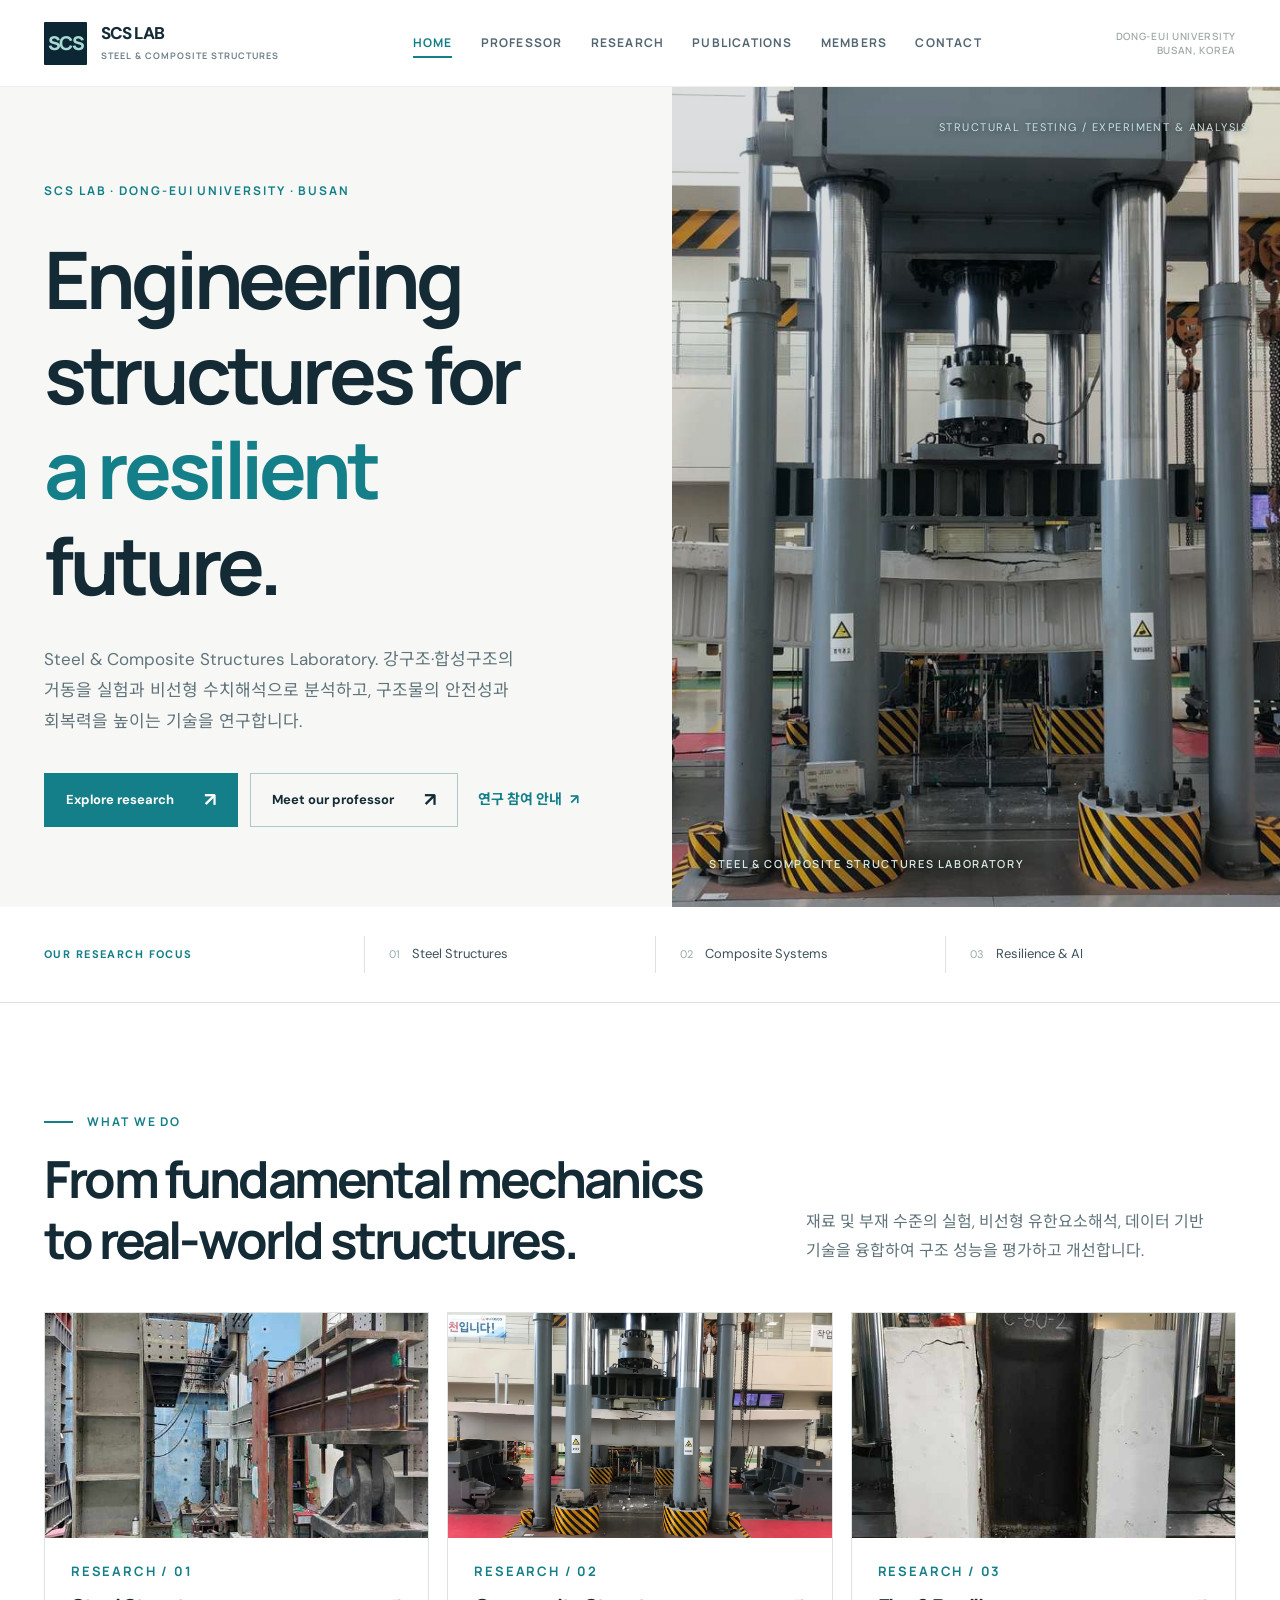
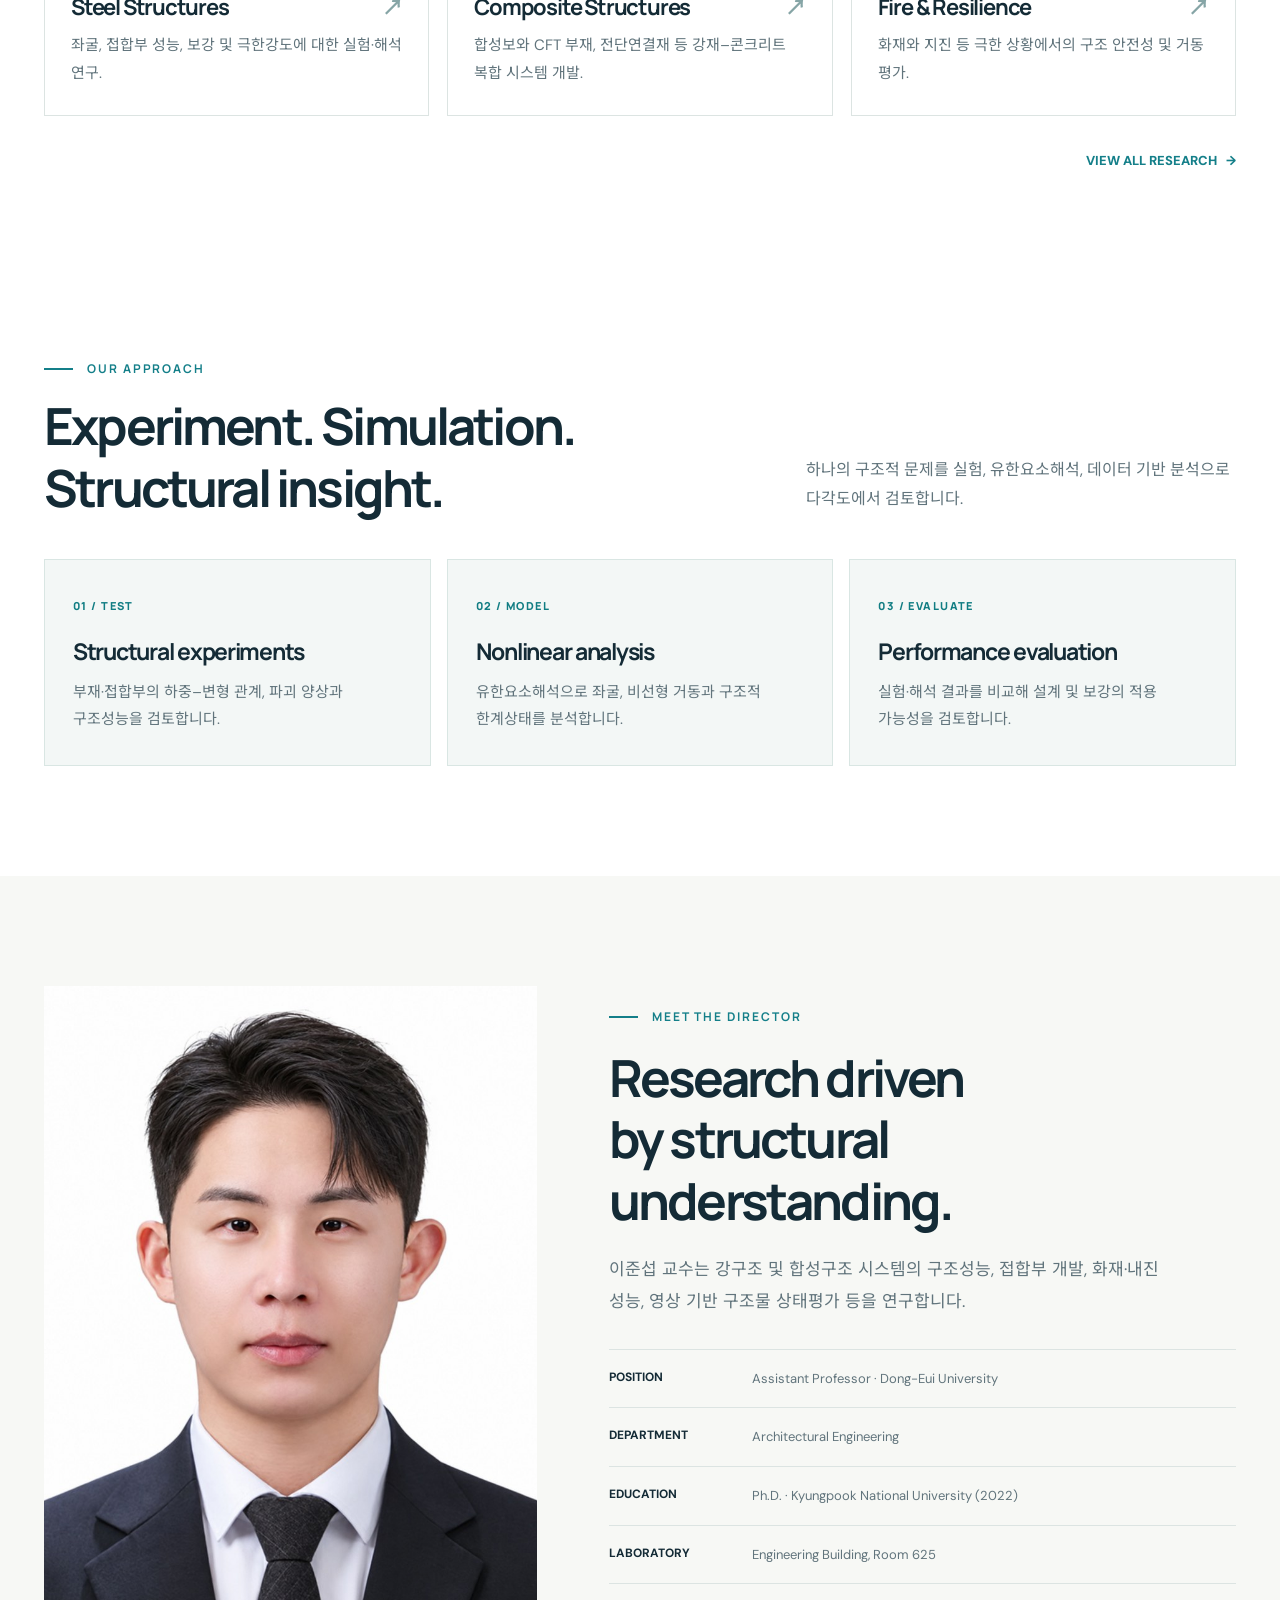
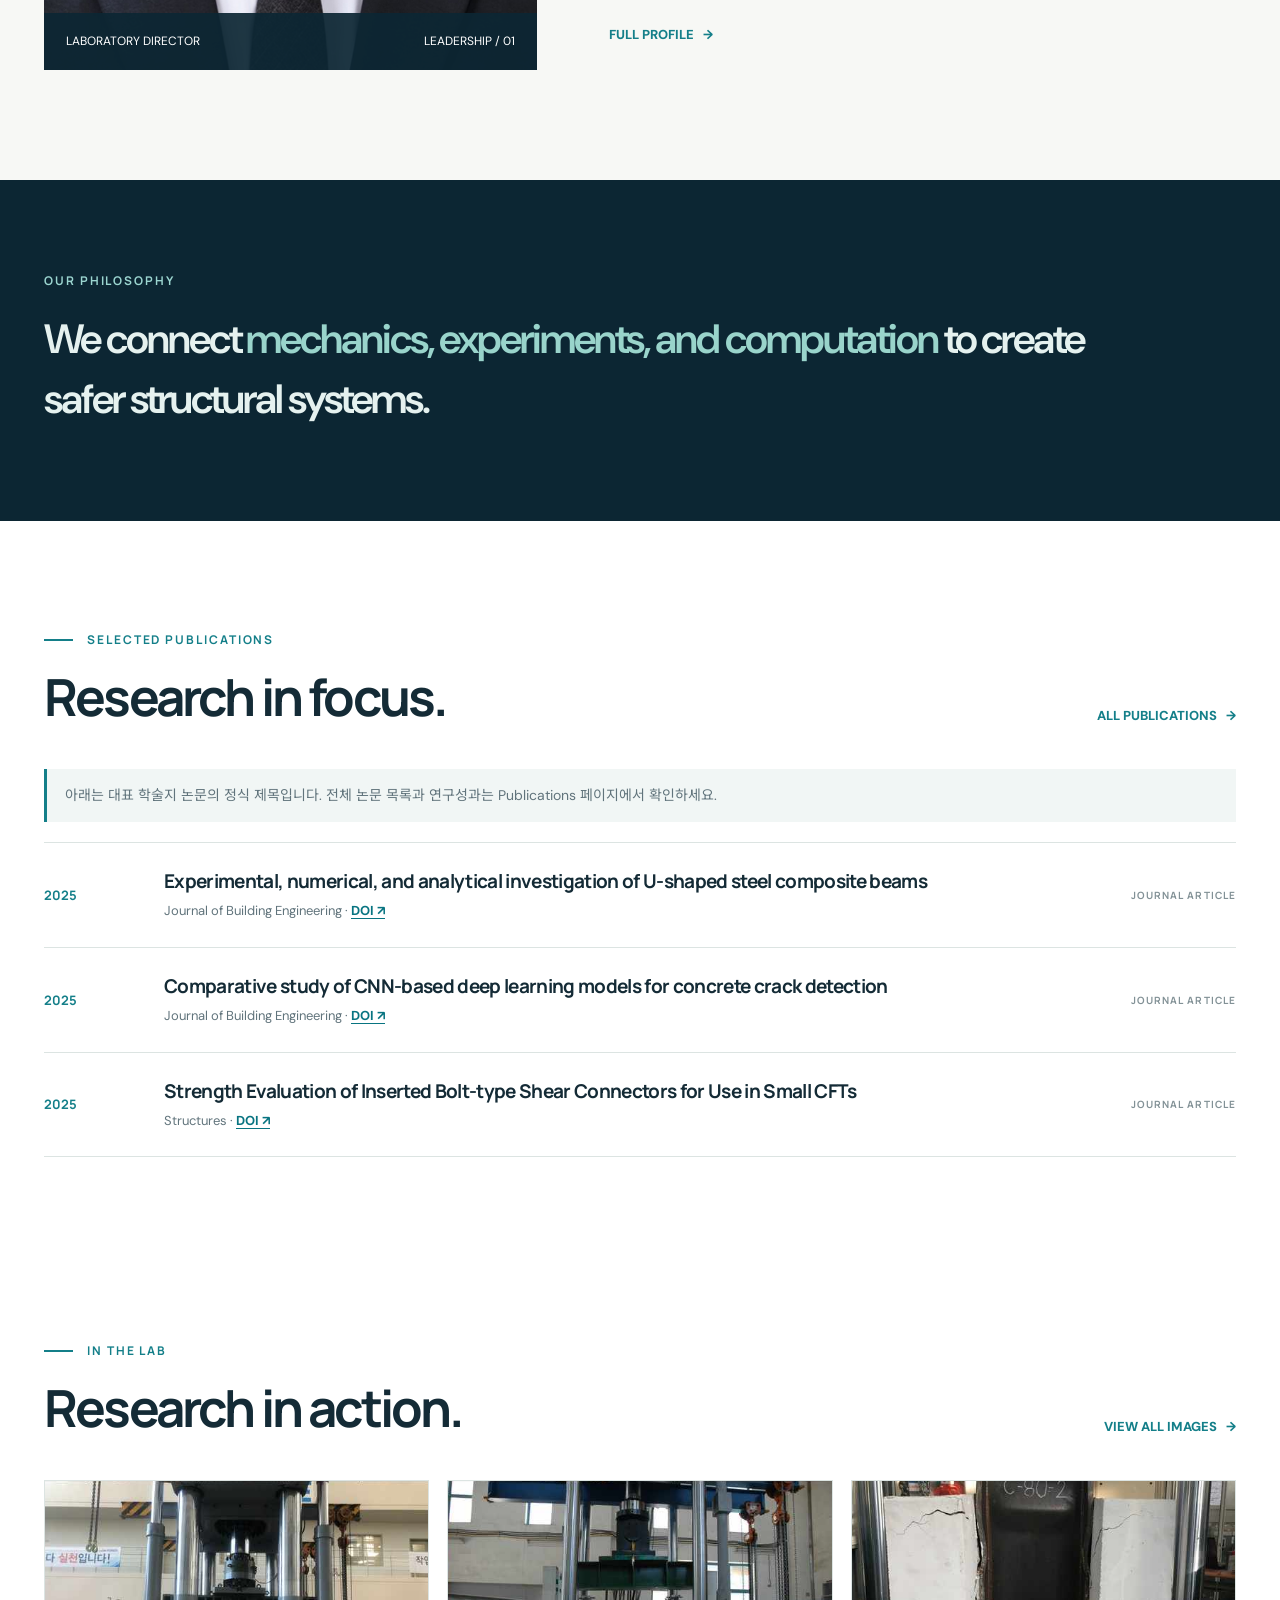
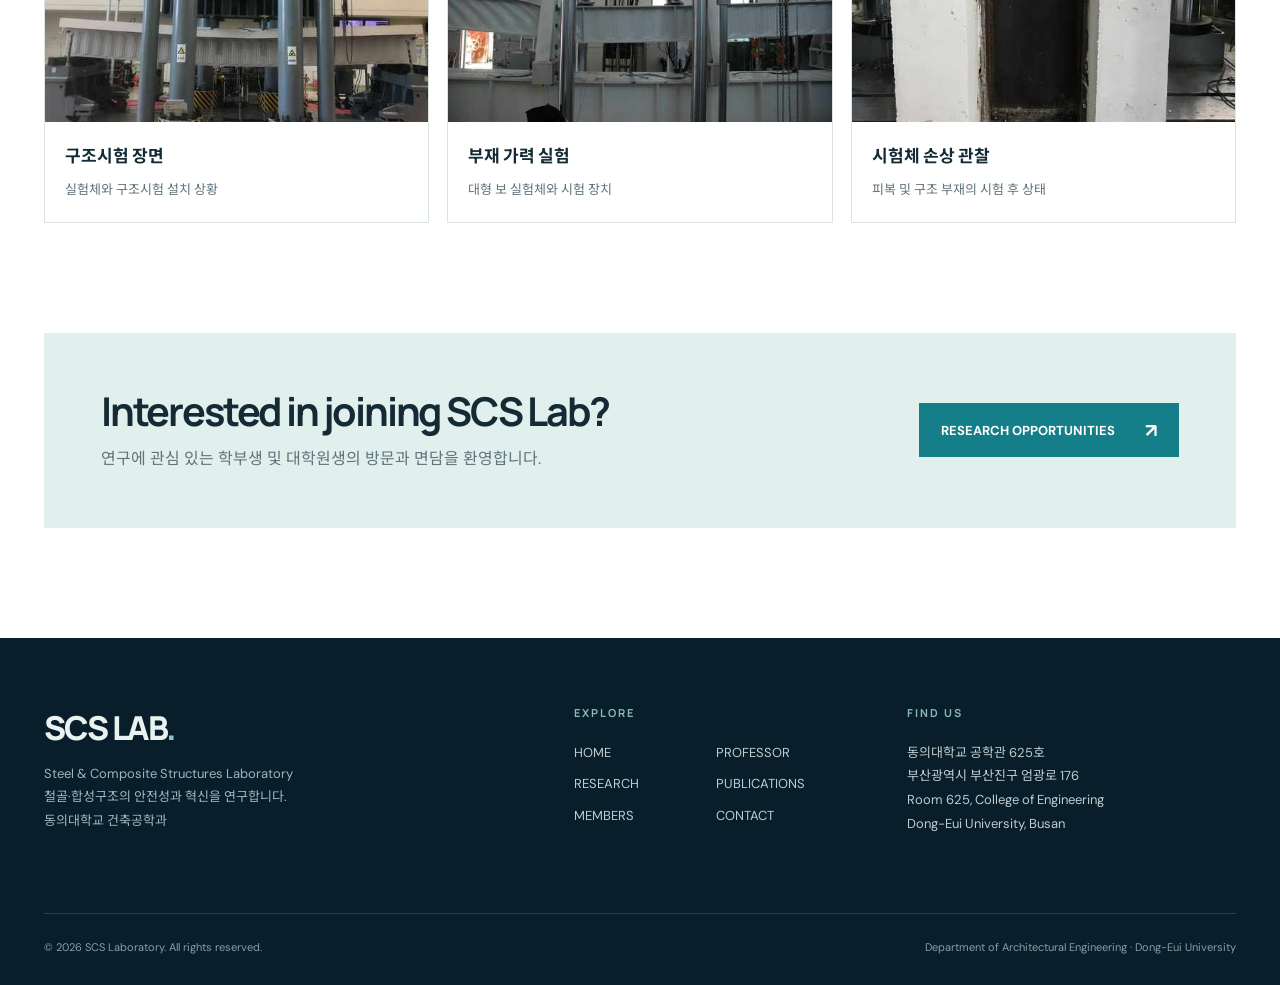
==== commit 0a779867: "Update composite-beam images and repair homepage research card placeholders" ====
--- a/index.html
+++ b/index.html
@@ -22,7 +22,7 @@
 </div></section>
 <div class="hero-bottom"><div class="container"><div class="hero-bottom-label">OUR RESEARCH FOCUS</div><div class="hero-bottom-item"><span>01</span>Steel Structures</div><div class="hero-bottom-item"><span>02</span>Composite Systems</div><div class="hero-bottom-item"><span>03</span>Resilience &amp; AI</div></div></div>
 <section class="section"><div class="container"><div class="section-kicker eyebrow">WHAT WE DO</div><div class="section-intro"><h2>From fundamental mechanics<br/>to real-world structures.</h2><p>재료 및 부재 수준의 실험, 비선형 유한요소해석, 데이터 기반 기술을 융합하여 구조 성능을 평가하고 개선합니다.</p></div><div class="research-grid">
-<a class="research-card" href="research.html#steel"><div class="research-img sprite-photo tile-undefined" role="img" aria-label="0"></div><div class="research-body"><div class="research-no">RESEARCH / 01</div><h3>Steel Structures <span aria-hidden="true" style="float:right;color:#86a5a6">↗</span></h3><p>좌굴, 접합부 성능, 보강 및 극한강도에 대한 실험·해석 연구.</p></div></a><a class="research-card" href="research.html#composite"><div class="research-img sprite-photo tile-undefined" role="img" aria-label="1"></div><div class="research-body"><div class="research-no">RESEARCH / 02</div><h3>Composite Structures <span aria-hidden="true" style="float:right;color:#86a5a6">↗</span></h3><p>합성보와 CFT 부재, 전단연결재 등 강재–콘크리트 복합 시스템 개발.</p></div></a><a class="research-card" href="research.html#fire"><div class="research-img sprite-photo tile-undefined" role="img" aria-label="2"></div><div class="research-body"><div class="research-no">RESEARCH / 03</div><h3>Fire & Resilience <span aria-hidden="true" style="float:right;color:#86a5a6">↗</span></h3><p>화재와 지진 등 극한 상황에서의 구조 안전성 및 거동 평가.</p></div></a></div><p style="margin:29px 0 0;text-align:right"><a class="text-link" href="research.html">VIEW ALL RESEARCH <span>→</span></a></p></div></section>
+<a class="research-card" href="research.html#steel"><div class="research-img sprite-photo tile-0" role="img" aria-label="철골 실험 사진"></div><div class="research-body"><div class="research-no">RESEARCH / 01</div><h3>Steel Structures <span aria-hidden="true" style="float:right;color:#86a5a6">↗</span></h3><p>좌굴, 접합부 성능, 보강 및 극한강도에 대한 실험·해석 연구.</p></div></a><a class="research-card" href="research.html#composite"><img class="research-img" src="assets/composite-beam-2026.webp" alt="합성보 대형 가력 실험 사진" loading="lazy"/><div class="research-body"><div class="research-no">RESEARCH / 02</div><h3>Composite Structures <span aria-hidden="true" style="float:right;color:#86a5a6">↗</span></h3><p>합성보와 CFT 부재, 전단연결재 등 강재–콘크리트 복합 시스템 개발.</p></div></a><a class="research-card" href="research.html#fire"><div class="research-img sprite-photo tile-2" role="img" aria-label="내화피복된 강재 부재의 시험 후 상태"></div><div class="research-body"><div class="research-no">RESEARCH / 03</div><h3>Fire & Resilience <span aria-hidden="true" style="float:right;color:#86a5a6">↗</span></h3><p>화재와 지진 등 극한 상황에서의 구조 안전성 및 거동 평가.</p></div></a></div><p style="margin:29px 0 0;text-align:right"><a class="text-link" href="research.html">VIEW ALL RESEARCH <span>→</span></a></p></div></section>
 <section class="section methods-home" aria-labelledby="approach-title"><div class="container">
 <div class="section-kicker eyebrow">OUR APPROACH</div><div class="section-intro"><h2 id="approach-title">Experiment. Simulation.<br/>Structural insight.</h2><p>하나의 구조적 문제를 실험, 유한요소해석, 데이터 기반 분석으로 다각도에서 검토합니다.</p></div>
 <div class="methods-grid">
--- a/assets/styles.css
+++ b/assets/styles.css
@@ -188,3 +188,7 @@
 .research-card .sprite-photo{aspect-ratio:1.7}
 .lab-gallery-photo.sprite-photo{aspect-ratio:210/132}
 @media(max-width:760px){.hero-art{height:385px}.research-photo{min-height:0}.hero-art .hero-annotation{top:20px;right:20px;font-size:10px}.hero-art .hero-vertical{left:20px;bottom:22px;font-size:10px}}
+
+/* Verified composite beam photo update · 2026-10-14 */
+.research-card img.research-img{display:block;aspect-ratio:1.7;object-fit:cover}
+img.research-photo{display:block;width:100%;aspect-ratio:1.56;object-fit:cover;border:1px solid var(--line)}
